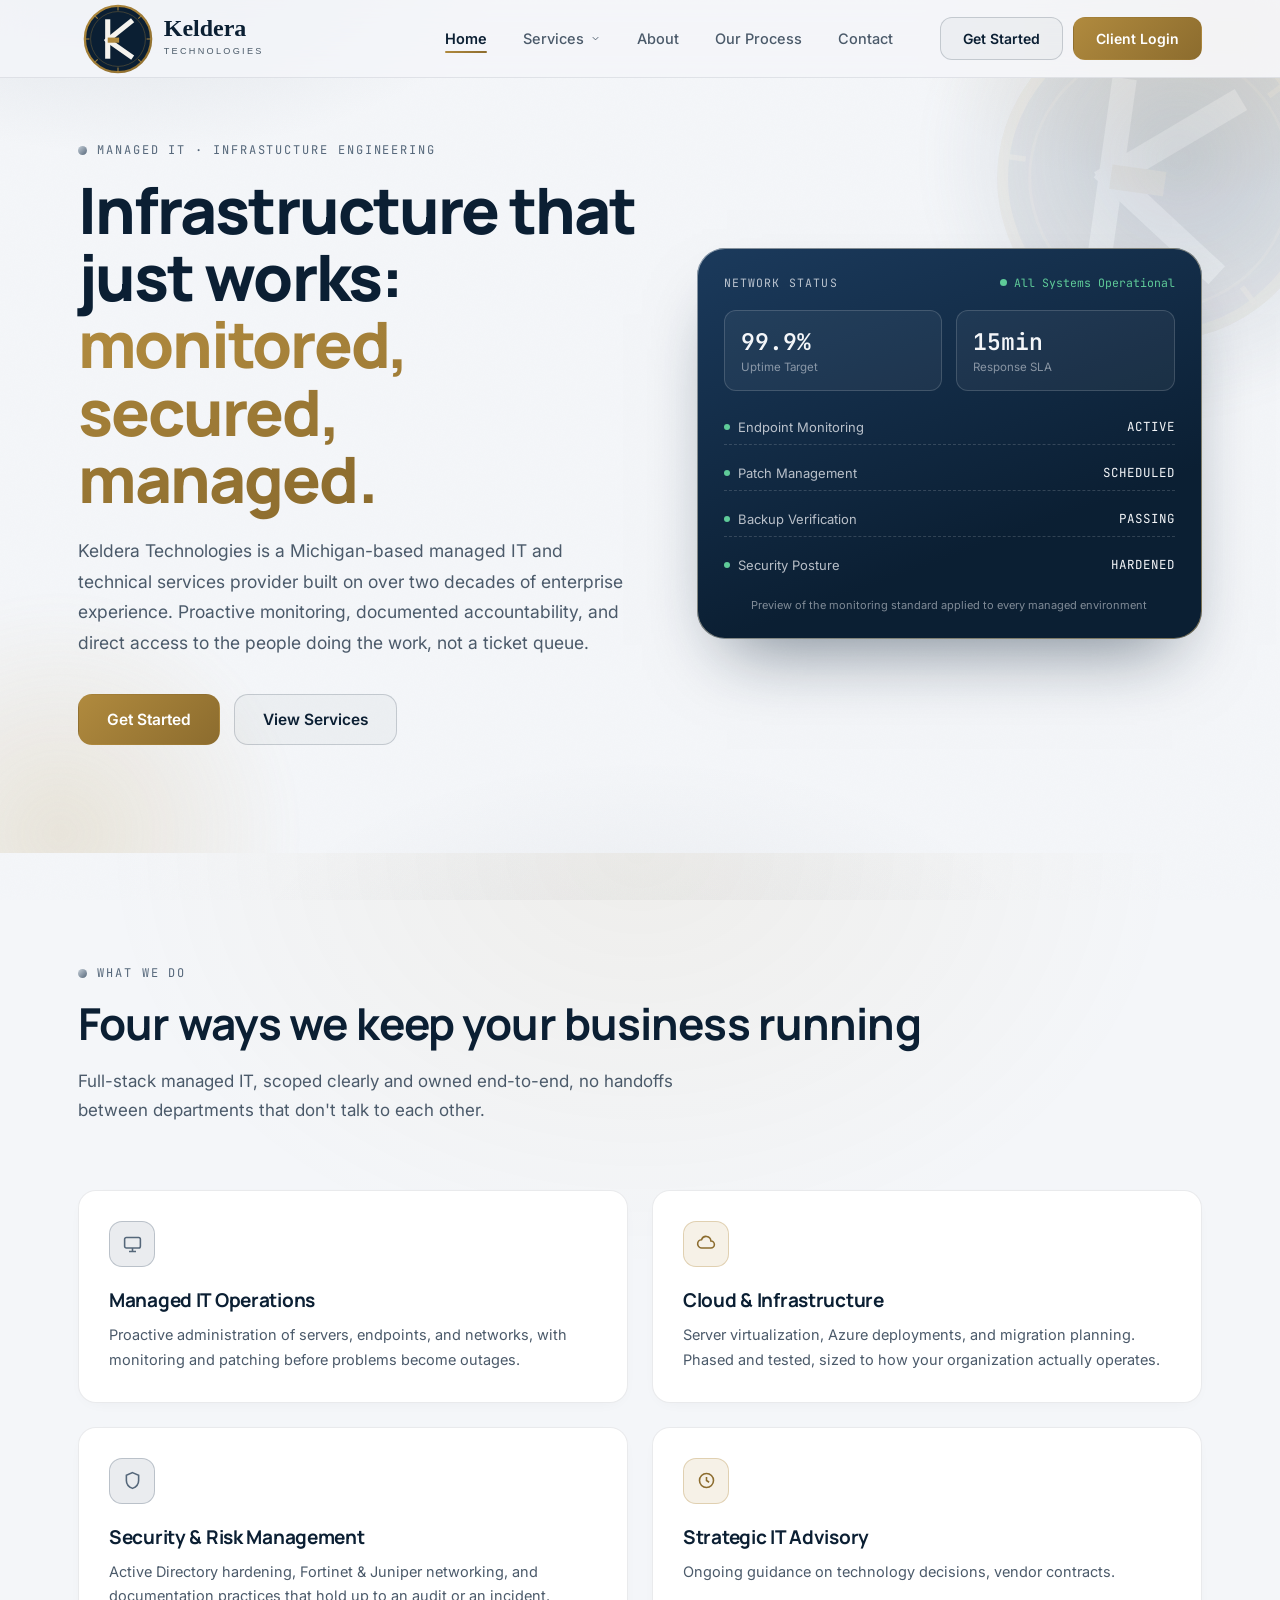
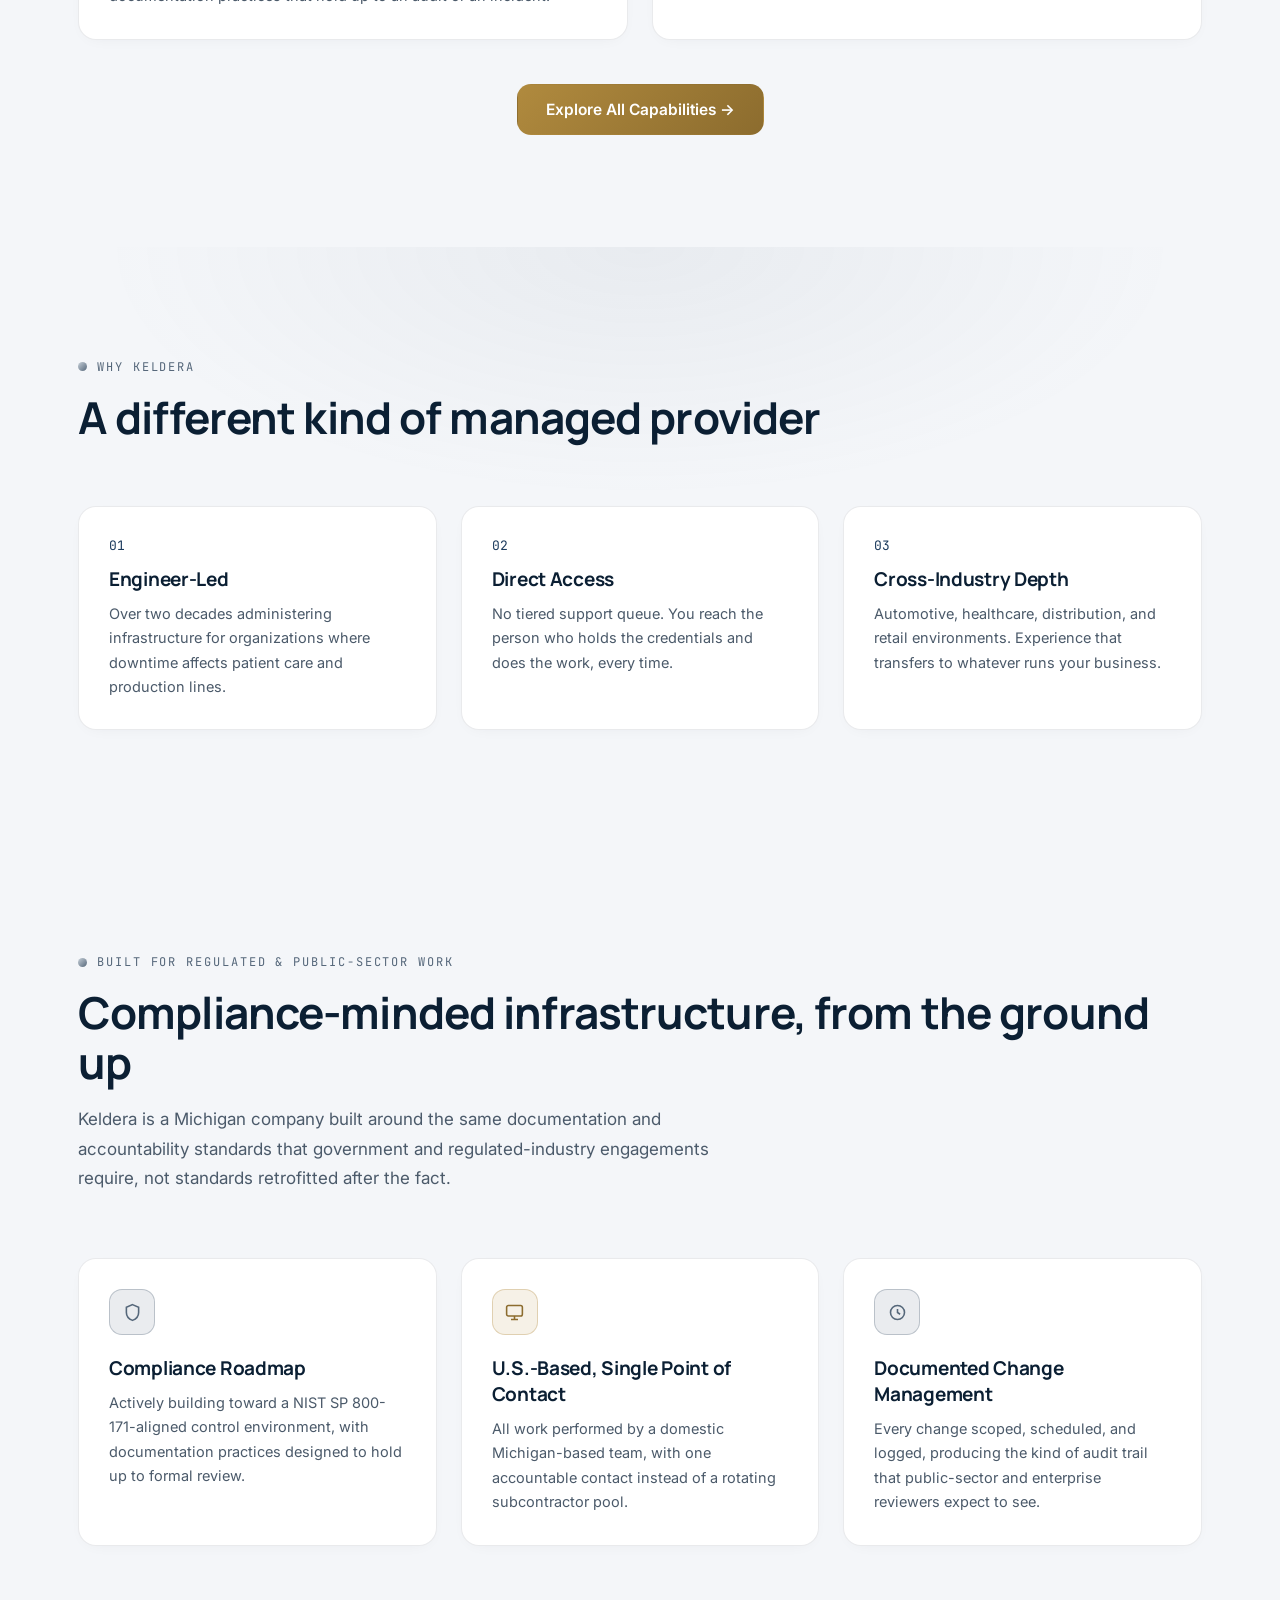
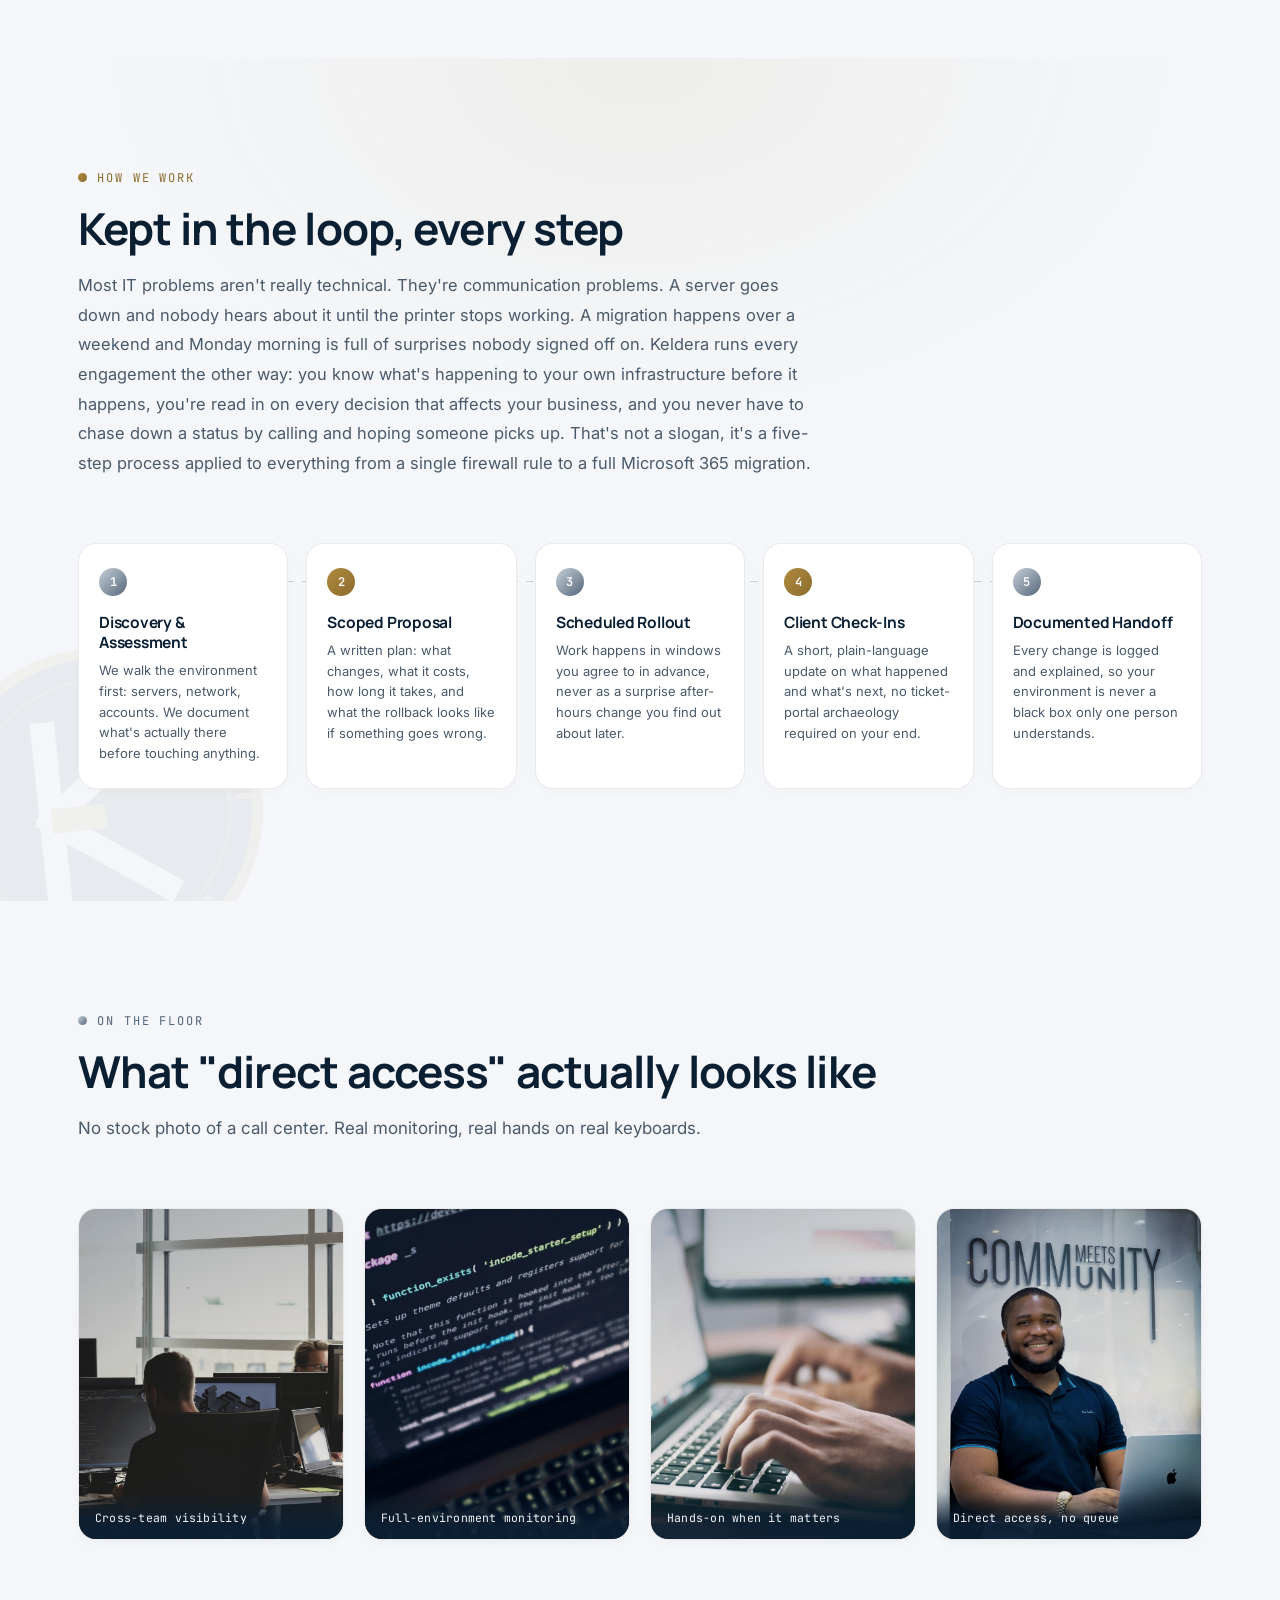
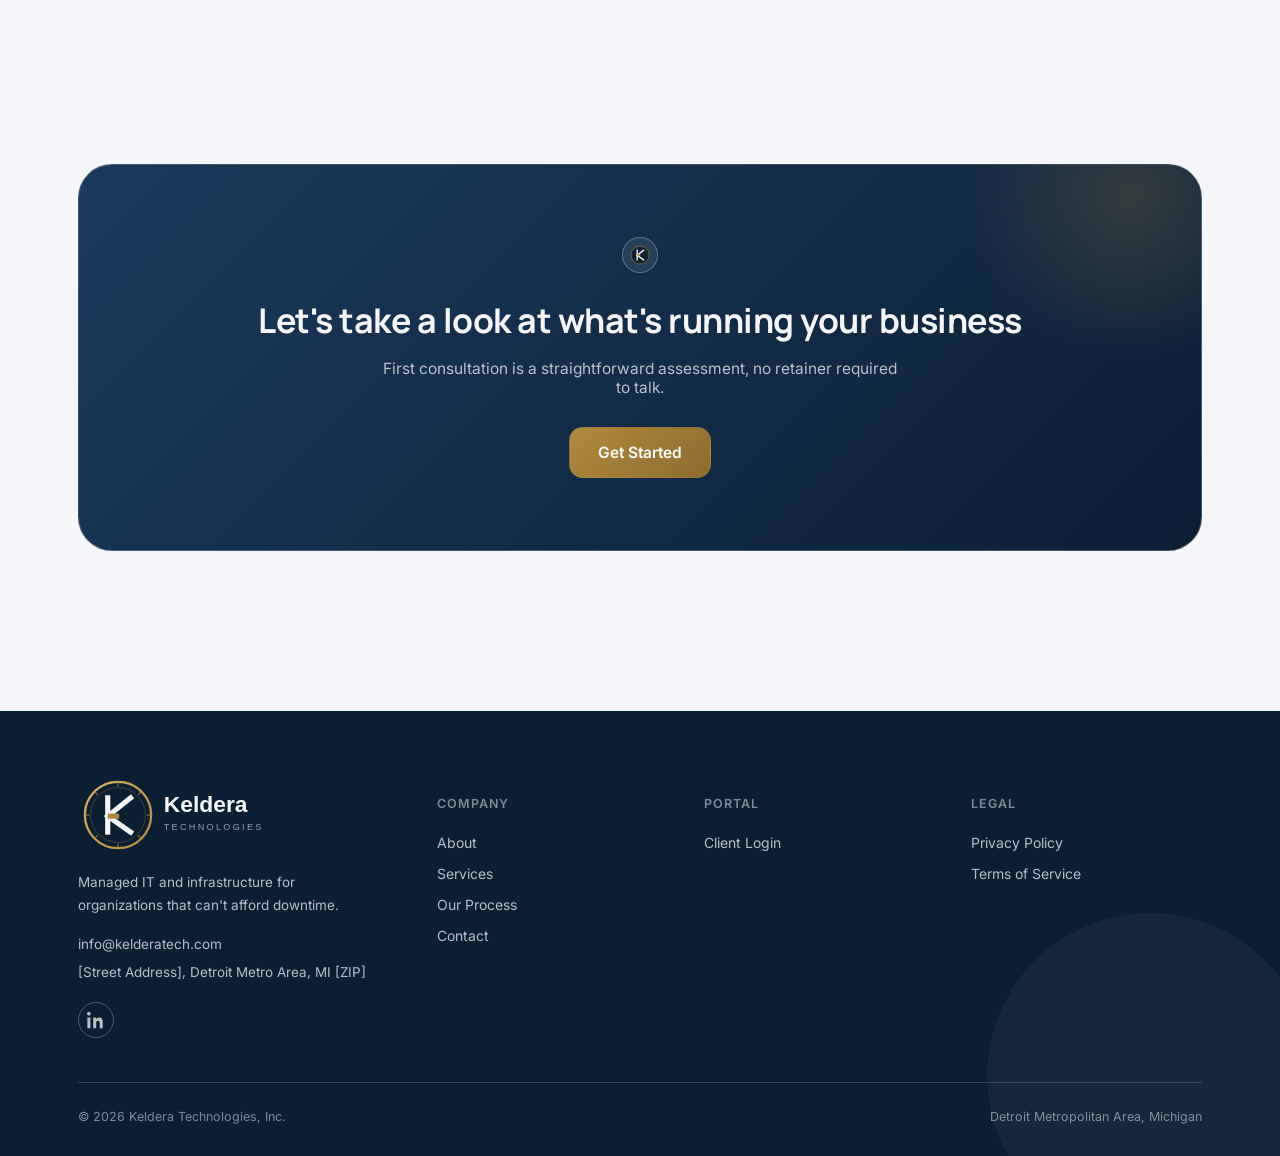
==== index.html @ a50a70fa "Update index.html" ====
<!DOCTYPE html>
<html lang="en">
<head>
<meta charset="UTF-8">
<meta name="viewport" content="width=device-width, initial-scale=1.0">

<!-- ============== Primary SEO ============== -->
<title>Keldera Technologies | Managed IT &amp; Government IT Services in Michigan</title>
<meta name="description" content="Keldera Technologies is a Michigan-based managed IT and infrastructure provider serving government, regulated-industry, and enterprise clients. Proactive monitoring, security, and compliance-minded IT support built on over two decades of experience.">
<meta name="robots" content="index, follow">
<meta name="theme-color" content="#0B1F33">
<link rel="canonical" href="https://www.kelderatech.com/">

<!-- ============== Open Graph (Facebook, LinkedIn, Slack, etc.) ============== -->
<meta property="og:type" content="website">
<meta property="og:url" content="https://www.kelderatech.com/">
<meta property="og:site_name" content="Keldera Technologies">
<meta property="og:title" content="Keldera Technologies | Managed IT &amp; Government IT Services in Michigan">
<meta property="og:description" content="Michigan-based managed IT and infrastructure provider serving government, regulated-industry, and enterprise clients, with proactive monitoring, security, and compliance-minded IT support.">
<meta property="og:image" content="https://www.kelderatech.com/assets/img/og-social-share.png">
<meta property="og:image:width" content="1200">
<meta property="og:image:height" content="630">
<meta property="og:image:alt" content="Keldera Technologies, Managed IT and Infrastructure for Regulated and Public-Sector Environments">
<meta property="og:locale" content="en_US">

<!-- ============== Twitter / X Card ============== -->
<meta name="twitter:card" content="summary_large_image">
<meta name="twitter:title" content="Keldera Technologies | Managed IT &amp; Government IT Services in Michigan">
<meta name="twitter:description" content="Michigan-based managed IT and infrastructure provider serving government, regulated-industry, and enterprise clients.">
<meta name="twitter:image" content="https://www.kelderatech.com/assets/img/og-social-share.png">
<meta name="twitter:image:alt" content="Keldera Technologies logo and tagline on a navy background">

<link rel="preconnect" href="https://fonts.googleapis.com">
<link rel="preconnect" href="https://fonts.gstatic.com" crossorigin>
<link href="https://fonts.googleapis.com/css2?family=Manrope:wght@500;600;700;800&family=Inter:wght@400;500;600;700&family=JetBrains+Mono:wght@400;500&display=swap" rel="stylesheet">
<link rel="icon" type="image/svg+xml" href="assets/img/favicon.svg">
<link rel="stylesheet" href="assets/style.css">

<!-- ============== Structured Data (Organization) ============== -->
<script type="application/ld+json">
{
  "@context": "https://schema.org",
  "@type": "Organization",
  "name": "Keldera Technologies, Inc.",
  "url": "https://www.kelderatech.com/",
  "logo": "https://www.kelderatech.com/assets/img/logo.svg",
  "image": "https://www.kelderatech.com/assets/img/og-social-share.png",
  "description": "Michigan-based managed IT and infrastructure provider serving government, regulated-industry, and enterprise clients.",
  "email": "info@kelderatech.com",
  "address": {
    "@type": "PostalAddress",
    "streetAddress": "[Street Address]",
    "addressLocality": "Detroit Metro Area",
    "addressRegion": "MI",
    "postalCode": "[ZIP]",
    "addressCountry": "US"
  },
  "sameAs": [
    "https://www.linkedin.com/company/keldera-technologies"
  ]
}
</script>
</head>
<body>

<header class="nav">
  <div class="nav-inner container">
    <a href="index.html" class="brand">
      <img src="assets/img/logo.svg" alt="Keldera Technologies" class="brand-logo">
    </a>
    <nav class="nav-links">
      <a href="index.html">Home</a>

      <div class="nav-item">
        <button class="dropdown-trigger" aria-haspopup="true" aria-expanded="false">
          Services
          <svg class="chev" viewBox="0 0 24 24" fill="none" stroke="currentColor" stroke-width="2"><path d="M6 9l6 6 6-6"/></svg>
        </button>
        <div class="dropdown-panel">
          <a href="services.html" class="dd-all">
            <div class="dd-icon"><svg viewBox="0 0 24 24" fill="none" stroke="currentColor" stroke-width="1.8"><rect x="3" y="4" width="18" height="12" rx="2"/><path d="M8 20h8M12 16v4"/></svg></div>
            <div><div class="dd-title">All Services</div><div class="dd-desc">The full overview of what we manage, end-to-end.</div></div>
          </a>
          <a href="services.html#virtualization">
            <div class="dd-icon"><svg viewBox="0 0 24 24" fill="none" stroke="currentColor" stroke-width="1.8"><rect x="2" y="3" width="20" height="14" rx="2"/><path d="M8 21h8M12 17v4"/></svg></div>
            <div><div class="dd-title">Server Virtualization</div><div class="dd-desc">VMware &amp; Hyper-V, consolidated and resilient.</div></div>
          </a>
          <a href="services.html#m365">
            <div class="dd-icon"><svg viewBox="0 0 24 24" fill="none" stroke="currentColor" stroke-width="1.8"><path d="M4 13a5 5 0 0 1 5-5c.3-2.3 2.3-4 4.7-4a5 5 0 0 1 5 5 4 4 0 0 1-1 7.9H6a4 4 0 0 1-2-1.9z"/></svg></div>
            <div><div class="dd-title">Microsoft 365 Migration</div><div class="dd-desc">Mailboxes, files, and Teams moved cleanly.</div></div>
          </a>
          <a href="services.html#active-directory">
            <div class="dd-icon"><svg viewBox="0 0 24 24" fill="none" stroke="currentColor" stroke-width="1.8"><circle cx="9" cy="7" r="3"/><path d="M2 20c0-3 3-5 7-5s7 2 7 5"/><circle cx="18" cy="8" r="2.4"/><path d="M15.5 20c.3-2 2-3.4 4-3.4"/></svg></div>
            <div><div class="dd-title">Active Directory &amp; Identity</div><div class="dd-desc">Accounts, policy, and access enforced consistently.</div></div>
          </a>
          <a href="services.html#azure">
            <div class="dd-icon"><svg viewBox="0 0 24 24" fill="none" stroke="currentColor" stroke-width="1.8"><path d="M13 3L4 15h6l-1 6 9-12h-6l1-6z"/></svg></div>
            <div><div class="dd-title">Azure Cloud</div><div class="dd-desc">Hybrid or cloud-native infrastructure that scales.</div></div>
          </a>
          <a href="services.html#networking">
            <div class="dd-icon"><svg viewBox="0 0 24 24" fill="none" stroke="currentColor" stroke-width="1.8"><circle cx="5" cy="6" r="2"/><circle cx="19" cy="6" r="2"/><circle cx="12" cy="18" r="2"/><path d="M5 8v4a2 2 0 0 0 2 2h3M19 8v4a2 2 0 0 1-2 2h-3M12 14v2"/></svg></div>
            <div><div class="dd-title">Networking &amp; Security</div><div class="dd-desc">Fortinet &amp; Juniper, segmented and monitored.</div></div>
          </a>
        </div>
      </div>

      <button class="mobile-sub-toggle">
        Services
        <svg class="chev" viewBox="0 0 24 24" fill="none" stroke="currentColor" stroke-width="2"><path d="M6 9l6 6 6-6"/></svg>
      </button>
      <div class="mobile-sub-panel">
        <a href="services.html">All Services</a>
        <a href="services.html#virtualization">Server Virtualization</a>
        <a href="services.html#m365">Microsoft 365 Migration</a>
        <a href="services.html#active-directory">Active Directory &amp; Identity</a>
        <a href="services.html#azure">Azure Cloud</a>
        <a href="services.html#networking">Networking &amp; Security</a>
      </div>

      <a href="about.html">About</a>
      <a href="index.html#process">Our Process</a>
      <a href="contact.html">Contact</a>
    </nav>
    <div class="nav-actions">
      <a href="contact.html" class="btn btn-ghost">Get Started</a>
      <a href="login.html" class="btn btn-grad">Client Login</a>
      <button class="nav-toggle" aria-label="Toggle menu" aria-expanded="false">
        <span class="bars"><span></span><span></span><span></span></span>
      </button>
    </div>
  </div>
</header>
<div class="nav-overlay"></div>

<main>
  <section class="hero wm-host">
    <img src="assets/img/favicon.svg" class="watermark wm-tr" alt="">
    <div class="container hero-grid">
      <div class="reveal in">
        <p class="eyebrow">Managed IT · Infrastucture Engineering</p>
        <h1 class="hero-title">Infrastructure that just works: <span class="grad-text">monitored, secured, managed.</span></h1>
        <p class="hero-sub">Keldera Technologies is a Michigan-based managed IT and technical services provider built on over two decades of enterprise experience. Proactive monitoring, documented accountability, and direct access to the people doing the work, not a ticket queue.</p>
        <div class="hero-ctas">
          <a href="contact.html" class="btn btn-grad btn-lg">Get Started</a>
          <a href="services.html" class="btn btn-ghost btn-lg">View Services</a>
        </div>
      </div>

      <div class="reveal in">
        <div class="status-card">
          <div class="status-head">
            <span class="status-title">Network Status</span>
            <span class="status-live"><span class="dot-live"></span>All Systems Operational</span>
          </div>
          <div class="status-grid">
            <div class="status-metric">
              <div class="num" data-count-to="99.9" data-decimals="1" data-suffix="%">0%</div>
              <div class="lbl">Uptime Target</div>
            </div>
            <div class="status-metric">
              <div class="num" data-count-to="15" data-suffix="min">0min</div>
              <div class="lbl">Response SLA</div>
            </div>
          </div>
          <div class="status-rows">
            <div class="status-row"><span class="name"><span class="mini-dot"></span>Endpoint Monitoring</span><span class="val">ACTIVE</span></div>
            <div class="status-row"><span class="name"><span class="mini-dot"></span>Patch Management</span><span class="val">SCHEDULED</span></div>
            <div class="status-row"><span class="name"><span class="mini-dot"></span>Backup Verification</span><span class="val">PASSING</span></div>
            <div class="status-row"><span class="name"><span class="mini-dot"></span>Security Posture</span><span class="val">HARDENED</span></div>
          </div>
          <p class="status-note">Preview of the monitoring standard applied to every managed environment</p>
        </div>
      </div>
    </div>
  </section>

  <section id="services" class="section-tint-azure">
    <div class="container">
      <div class="section-head reveal">
        <p class="eyebrow">What We Do</p>
        <h2 class="h-section">Four ways we keep your business running</h2>
        <p class="section-lead">Full-stack managed IT, scoped clearly and owned end-to-end, no handoffs between departments that don't talk to each other.</p>
      </div>
      <div class="grid-2">
        <div class="card reveal">
          <div class="card-icon"><svg viewBox="0 0 24 24" fill="none" stroke="currentColor" stroke-width="1.8"><rect x="3" y="4" width="18" height="12" rx="2"/><path d="M8 20h8M12 16v4"/></svg></div>
          <h3>Managed IT Operations</h3>
          <p>Proactive administration of servers, endpoints, and networks, with monitoring and patching before problems become outages.</p>
        </div>
        <div class="card reveal">
          <div class="card-icon"><svg viewBox="0 0 24 24" fill="none" stroke="currentColor" stroke-width="1.8"><path d="M17 16a4 4 0 0 0 0-8 5.5 5.5 0 0 0-10.7-1.5A4.5 4.5 0 0 0 7 16h10z"/></svg></div>
          <h3>Cloud & Infrastructure</h3>
          <p>Server virtualization, Azure deployments, and migration planning. Phased and tested, sized to how your organization actually operates.</p>
        </div>
        <div class="card reveal">
          <div class="card-icon"><svg viewBox="0 0 24 24" fill="none" stroke="currentColor" stroke-width="1.8"><path d="M12 3l7 3v6c0 4.5-3 7.5-7 9-4-1.5-7-4.5-7-9V6l7-3z"/></svg></div>
          <h3>Security & Risk Management</h3>
          <p>Active Directory hardening, Fortinet & Juniper networking, and documentation practices that hold up to an audit or an incident.</p>
        </div>
        <div class="card reveal">
          <div class="card-icon"><svg viewBox="0 0 24 24" fill="none" stroke="currentColor" stroke-width="1.8"><circle cx="12" cy="12" r="8"/><path d="M12 8v4l3 2"/></svg></div>
          <h3>Strategic IT Advisory</h3>
          <p>Ongoing guidance on technology decisions, vendor contracts.</p>
        </div>
      </div>
      <div class="reveal" style="text-align:center; margin-top:44px;">
        <a href="services.html" class="btn btn-azure btn-lg">Explore All Capabilities →</a>
      </div>
    </div>
  </section>

  <section class="section-tint-silver">
    <div class="container">
      <div class="section-head reveal">
        <p class="eyebrow">Why Keldera</p>
        <h2 class="h-section">A different kind of managed provider</h2>
      </div>
      <div class="grid-3">
        <div class="card reveal">
          <span class="num">01</span>
          <h3>Engineer-Led</h3>
          <p>Over two decades administering infrastructure for organizations where downtime affects patient care and production lines.</p>
        </div>
        <div class="card reveal">
          <span class="num">02</span>
          <h3>Direct Access</h3>
          <p>No tiered support queue. You reach the person who holds the credentials and does the work, every time.</p>
        </div>
        <div class="card reveal">
          <span class="num">03</span>
          <h3>Cross-Industry Depth</h3>
          <p>Automotive, healthcare, distribution, and retail environments. Experience that transfers to whatever runs your business.</p>
        </div>
      </div>
    </div>
  </section>

  <section>
    <div class="container">
      <div class="section-head reveal">
        <p class="eyebrow">Built for Regulated &amp; Public-Sector Work</p>
        <h2 class="h-section">Compliance-minded infrastructure, from the ground up</h2>
        <p class="section-lead">Keldera is a Michigan company built around the same documentation and accountability standards that government and regulated-industry engagements require, not standards retrofitted after the fact.</p>
      </div>
      <div class="grid-3">
        <div class="card reveal">
          <div class="card-icon"><svg viewBox="0 0 24 24" fill="none" stroke="currentColor" stroke-width="1.8"><path d="M12 3l7 3v6c0 4.5-3 7.5-7 9-4-1.5-7-4.5-7-9V6l7-3z"/></svg></div>
          <h3>Compliance Roadmap</h3>
          <p>Actively building toward a NIST SP 800-171-aligned control environment, with documentation practices designed to hold up to formal review.</p>
        </div>
        <div class="card reveal">
          <div class="card-icon"><svg viewBox="0 0 24 24" fill="none" stroke="currentColor" stroke-width="1.8"><rect x="3" y="4" width="18" height="12" rx="2"/><path d="M8 20h8M12 16v4"/></svg></div>
          <h3>U.S.-Based, Single Point of Contact</h3>
          <p>All work performed by a domestic Michigan-based team, with one accountable contact instead of a rotating subcontractor pool.</p>
        </div>
        <div class="card reveal">
          <div class="card-icon"><svg viewBox="0 0 24 24" fill="none" stroke="currentColor" stroke-width="1.8"><circle cx="12" cy="12" r="8"/><path d="M12 8v4l3 2"/></svg></div>
          <h3>Documented Change Management</h3>
          <p>Every change scoped, scheduled, and logged, producing the kind of audit trail that public-sector and enterprise reviewers expect to see.</p>
        </div>
      </div>
    </div>
  </section>

  <section id="process" class="section-tint-azure wm-host">
    <img src="assets/img/favicon.svg" class="watermark wm-bl" alt="">
    <div class="container">
      <div class="section-head reveal">
        <p class="eyebrow az">How We Work</p>
        <h2 class="h-section">Kept in the loop, every step</h2>
        <p class="process-intro">Most IT problems aren't really technical. They're communication problems. A server goes down and nobody hears about it until the printer stops working. A migration happens over a weekend and Monday morning is full of surprises nobody signed off on. Keldera runs every engagement the other way: you know what's happening to your own infrastructure before it happens, you're read in on every decision that affects your business, and you never have to chase down a status by calling and hoping someone picks up. That's not a slogan, it's a five-step process applied to everything from a single firewall rule to a full Microsoft 365 migration.</p>
      </div>

      <div class="process-grid reveal">
        <div class="process-connector"></div>
        <div class="process-step">
          <div class="process-num">1</div>
          <h4>Discovery &amp; Assessment</h4>
          <p>We walk the environment first: servers, network, accounts. We document what's actually there before touching anything.</p>
        </div>
        <div class="process-step">
          <div class="process-num">2</div>
          <h4>Scoped Proposal</h4>
          <p>A written plan: what changes, what it costs, how long it takes, and what the rollback looks like if something goes wrong.</p>
        </div>
        <div class="process-step">
          <div class="process-num">3</div>
          <h4>Scheduled Rollout</h4>
          <p>Work happens in windows you agree to in advance, never as a surprise after-hours change you find out about later.</p>
        </div>
        <div class="process-step">
          <div class="process-num">4</div>
          <h4>Client Check-Ins</h4>
          <p>A short, plain-language update on what happened and what's next, no ticket-portal archaeology required on your end.</p>
        </div>
        <div class="process-step">
          <div class="process-num">5</div>
          <h4>Documented Handoff</h4>
          <p>Every change is logged and explained, so your environment is never a black box only one person understands.</p>
        </div>
      </div>
    </div>
  </section>

  <section>
    <div class="container">
      <div class="section-head reveal">
        <p class="eyebrow">On The Floor</p>
        <h2 class="h-section">What "direct access" actually looks like</h2>
        <p class="section-lead">No stock photo of a call center. Real monitoring, real hands on real keyboards.</p>
      </div>
      <div class="photo-grid reveal">
        <div class="photo-card">
          <img src="assets/img/team-overhead.jpg" alt="Team working together across multiple screens in an open office">
          <span class="cap">Cross-team visibility</span>
        </div>
        <div class="photo-card">
          <img src="assets/img/desks-monitoring.jpg" alt="Engineers monitoring systems across several desks and laptops">
          <span class="cap">Full-environment monitoring</span>
        </div>
        <div class="photo-card">
          <img src="assets/img/hands-on-keyboard.jpg" alt="Close-up of hands typing on a laptop keyboard">
          <span class="cap">Hands-on when it matters</span>
        </div>
        <div class="photo-card">
          <img src="assets/img/direct-access.jpg" alt="Smiling IT professional working on a laptop">
          <span class="cap">Direct access, no queue</span>
        </div>
      </div>
    </div>
  </section>

  <section>
    <div class="container">
      <div class="cta-band reveal">
        <img src="assets/img/favicon.svg" class="seal-badge cta-seal" alt="">
        <h2>Let's take a look at what's running your business</h2>
        <p>First consultation is a straightforward assessment, no retainer required to talk.</p>
        <a href="contact.html" class="btn btn-grad btn-lg">Get Started</a>
      </div>
    </div>
  </section>
</main>

<footer>
  <img src="assets/img/favicon.svg" class="watermark wm-navy wm-br" alt="">
  <div class="container">
    <div class="footer-grid">
      <div class="footer-brand">
        <a href="index.html" class="brand">
          <img src="assets/img/logo-reversed.svg" alt="Keldera Technologies" class="brand-logo">
        </a>
        <p>Managed IT and infrastructure for organizations that can't afford downtime.</p>
        <div class="footer-contact">
          <a href="mailto:info@kelderatech.com">info@kelderatech.com</a>
          <span>[Street Address], Detroit Metro Area, MI [ZIP]</span>
        </div>
        <div class="social-row">
          <a href="https://www.linkedin.com/company/keldera-technologies" target="_blank" rel="noopener" aria-label="Keldera Technologies on LinkedIn" class="social-icon">
            <svg viewBox="0 0 24 24" fill="currentColor" width="18" height="18"><path d="M4.98 3.5C4.98 4.88 3.87 6 2.5 6S0 4.88 0 3.5 1.12 1 2.5 1s2.48 1.12 2.48 2.5zM.5 8.75h4V23h-4V8.75zM8.5 8.75h3.83v1.95h.05c.53-1 1.83-2.05 3.77-2.05 4.03 0 4.77 2.65 4.77 6.1V23h-4v-6.5c0-1.55-.03-3.55-2.17-3.55-2.17 0-2.5 1.7-2.5 3.44V23h-4V8.75z"/></svg>
          </a>
        </div>
      </div>
      <div class="footer-col">
        <h5>Company</h5>
        <a href="about.html">About</a>
        <a href="services.html">Services</a>
        <a href="index.html#process">Our Process</a>
        <a href="contact.html">Contact</a>
      </div>
      <div class="footer-col">
        <h5>Portal</h5>
        <a href="login.html">Client Login</a>
      </div>
      <div class="footer-col">
        <h5>Legal</h5>
        <a href="privacy.html">Privacy Policy</a>
        <a href="terms.html">Terms of Service</a>
      </div>
    </div>
    <div class="footer-bottom">
      <span>© 2026 Keldera Technologies, Inc.</span>
      <span>Detroit Metropolitan Area, Michigan</span>
    </div>
  </div>
</footer>

<nav class="tabbar">
  <div class="tabbar-inner container" style="padding:0 8px;">
    <a href="index.html" class="tab"><svg viewBox="0 0 24 24" fill="none" stroke-width="1.8"><path d="M3 11l9-8 9 8M5 10v10h14V10"/></svg>Home</a>
    <a href="services.html" class="tab"><svg viewBox="0 0 24 24" fill="none" stroke-width="1.8"><rect x="4" y="4" width="7" height="7"/><rect x="13" y="4" width="7" height="7"/><rect x="4" y="13" width="7" height="7"/><rect x="13" y="13" width="7" height="7"/></svg>Services</a>
    <a href="about.html" class="tab"><svg viewBox="0 0 24 24" fill="none" stroke-width="1.8"><circle cx="12" cy="8" r="4"/><path d="M4 20c0-4 4-6 8-6s8 2 8 6"/></svg>About</a>
    <a href="contact.html" class="tab"><svg viewBox="0 0 24 24" fill="none" stroke-width="1.8"><path d="M4 6h16v12H4z"/><path d="M4 7l8 6 8-6"/></svg>Contact</a>
    <a href="login.html" class="tab"><svg viewBox="0 0 24 24" fill="none" stroke-width="1.8"><rect x="5" y="10" width="14" height="10" rx="2"/><path d="M8 10V7a4 4 0 0 1 8 0v3"/></svg>Login</a>
  </div>
</nav>

<script src="assets/script.js"></script>
</body>
</html>
---- assets/style.css ----
/* ============================================================
   Keldera Technologies — shared stylesheet
   Navy / Silver / Azure — cool, bright, professional brand system
   ============================================================ */

:root{
  /* cool silver-white surfaces */
  --bg: #F4F6F9;
  --bg-raised: #EAEEF2;
  --surface: #FFFFFF;
  --surface-2: #EEF1F5;
  --border: rgba(13,30,51,0.09);
  --border-strong: rgba(13,30,51,0.18);

  /* ink */
  --text: #101826;
  --text-dim: #4B5A6A;
  --text-faint: #7C8896;

  /* navy anchor */
  --navy: #0B1F33;
  --navy-soft: #1B3A5C;
  --on-navy: #F4F6F9;
  --on-navy-dim: rgba(244,246,249,0.74);
  --on-navy-faint: rgba(244,246,249,0.5);
  --on-navy-border: rgba(244,246,249,0.16);
  --on-navy-border-strong: rgba(244,246,249,0.28);

  /* azure — primary bright accent */
  --azure: #B08A3E;
  --azure-deep: #8C6C2E;
  --azure-soft: rgba(176,138,62,0.12);

  /* silver — secondary metallic accent */
  --silver: #C7D0D9;
  --silver-deep: #55677A;
  --silver-soft: rgba(85,103,122,0.12);

  --gradient: linear-gradient(135deg, var(--azure), var(--azure-deep));
  --gradient-silver: linear-gradient(135deg, var(--silver), var(--silver-deep));
  --grad-2: var(--azure);

  --status-ok: #1F9D72;

  --font-display: "Manrope", "Inter", -apple-system, sans-serif;
  --font-body: "Inter", -apple-system, sans-serif;
  --font-mono: "JetBrains Mono", "SF Mono", monospace;

  --radius-sm: 12px;
  --radius-md: 18px;
  --radius-lg: 28px;
  --radius-xl: 34px;
  --nav-h: 78px;
  --tabbar-h: 64px;
}

*{box-sizing:border-box;}
html{scroll-behavior:smooth;}
body{
  margin:0;
  background:var(--bg);
  color:var(--text);
  font-family:var(--font-body);
  -webkit-font-smoothing:antialiased;
  padding-bottom:0;
  overflow-x:hidden;
}
img,svg{display:block; max-width:100%;}
a{color:inherit; text-decoration:none;}
h1,h2,h3,h4{font-family:var(--font-display); margin:0; letter-spacing:-0.015em;}
p{margin:0;}
ul{margin:0; padding:0; list-style:none;}
.container{max-width:1180px; margin:0 auto; padding:0 28px; position:relative;}

::selection{background:var(--azure); color:#fff;}

:focus-visible{
  outline:2px solid var(--azure);
  outline-offset:3px;
  border-radius:4px;
}

/* background — cool silver-blue aurora */
body::before{
  content:"";
  position:fixed; inset:0; z-index:-2;
  background:
    radial-gradient(48% 34% at 10% -4%, rgba(85,103,122,0.14), transparent 62%),
    radial-gradient(42% 30% at 96% 4%, rgba(176,138,62,0.13), transparent 60%),
    radial-gradient(50% 40% at 50% 110%, rgba(11,31,51,0.05), transparent 65%),
    var(--bg);
}
body::after{
  content:"";
  position:fixed; inset:0; z-index:-1; pointer-events:none;
  opacity:0.02;
  background-image:url("data:image/svg+xml,%3Csvg xmlns='http://www.w3.org/2000/svg' width='120' height='120'%3E%3Cfilter id='n'%3E%3CfeTurbulence type='fractalNoise' baseFrequency='0.9' numOctaves='2' stitchTiles='stitch'/%3E%3C/filter%3E%3Crect width='100%25' height='100%25' filter='url(%23n)'/%3E%3C/svg%3E");
}

/* ---------------- BRAND WATERMARK ---------------- */
.wm-host{position:relative; overflow:hidden;}
.watermark{
  position:absolute; width:380px; height:380px; opacity:0.05;
  pointer-events:none; z-index:0; display:block;
}
.watermark.wm-tr{top:-90px; right:-70px; transform:rotate(8deg);}
.watermark.wm-bl{bottom:-100px; left:-90px; transform:rotate(-6deg);}
.watermark.wm-br{bottom:-110px; right:-60px; transform:rotate(10deg);}
.watermark.wm-navy{filter:brightness(0) invert(1); opacity:0.04;}
.wm-host > .container{position:relative; z-index:1;}

.seal-badge{
  display:inline-flex; align-items:center; justify-content:center;
  width:36px; height:36px; border-radius:50%; flex-shrink:0;
  background:rgba(244,246,249,0.08); border:1px solid var(--on-navy-border-strong);
  padding:6px;
}
.seal-badge img{width:100%; height:100%;}
.seal-badge.on-light{background:var(--azure-soft); border-color:rgba(176,138,62,0.28);}

/* ---------------- NAV ---------------- */
.nav{
  position:sticky; top:0; z-index:200;
  height:var(--nav-h);
  display:flex; align-items:center;
  background:rgba(244,246,249,0.82);
  backdrop-filter:blur(16px) saturate(160%);
  border-bottom:1px solid var(--border);
}
.nav-inner{
  width:100%;
  display:flex; align-items:center; justify-content:space-between; gap:20px;
}
.brand{display:flex; align-items:center; gap:10px;}
.brand-logo{height:80px; width:auto; display:block;}

.nav-links{display:flex; align-items:center; gap:2px;}
.nav-links > a{
  font-size:14.5px; font-weight:500; color:var(--text-dim);
  padding:11px 17px; border-radius:10px; position:relative;
  transition:color .2s ease, background .2s ease;
}
.nav-links > a:hover{color:var(--navy); background:rgba(13,30,51,0.05);}
.nav-links > a.active{color:var(--navy); font-weight:600;}
.nav-links > a.active::after{
  content:""; position:absolute; left:17px; right:17px; bottom:5px; height:2.5px;
  background:var(--gradient); border-radius:2px;
}

/* services mega-dropdown */
.nav-item{position:relative;}
.dropdown-trigger{
  display:flex; align-items:center; gap:6px;
  font-size:14.5px; font-weight:500; color:var(--text-dim);
  padding:11px 17px; border-radius:10px; position:relative;
  background:none; border:none; cursor:pointer; font-family:var(--font-body);
  transition:color .2s ease, background .2s ease;
}
.dropdown-trigger:hover, .dropdown-trigger.active{color:var(--navy); background:rgba(13,30,51,0.05);}
.dropdown-trigger .chev{width:11px; height:11px; stroke:currentColor; transition:transform .22s ease;}
.dropdown-trigger.active .chev{transform:rotate(180deg);}
.dropdown-trigger.current{color:var(--navy); font-weight:600;}
.dropdown-trigger.current::after{
  content:""; position:absolute; left:17px; right:17px; bottom:5px; height:2.5px;
  background:var(--gradient); border-radius:2px;
}

.dropdown-panel{
  position:absolute; top:calc(100% + 10px); left:50%; transform:translate(-50%,8px);
  width:520px; max-width:80vw;
  background:var(--surface); border:1px solid var(--border); border-radius:var(--radius-md);
  box-shadow:0 30px 60px -24px rgba(11,31,51,0.28);
  padding:12px; display:grid; grid-template-columns:1fr 1fr; gap:4px;
  opacity:0; pointer-events:none; visibility:hidden;
  transition:opacity .2s ease, transform .2s ease, visibility 0s linear .2s;
  z-index:250;
}
.dropdown-panel.wide-open, .nav-item:hover .dropdown-panel{
  opacity:1; pointer-events:auto; visibility:visible; transform:translate(-50%,0);
  transition:opacity .2s ease, transform .2s ease;
}
.dropdown-panel a{
  display:flex; align-items:flex-start; gap:12px;
  padding:12px; border-radius:10px; color:var(--text);
  transition:background .18s ease;
}
.dropdown-panel a:hover{background:var(--surface-2);}
.dropdown-panel a.dd-all{grid-column:1 / -1; border-bottom:1px solid var(--border); border-radius:10px 10px 0 0; margin-bottom:6px; padding-bottom:14px;}
.dropdown-panel .dd-icon{
  width:34px; height:34px; border-radius:9px; flex-shrink:0;
  display:flex; align-items:center; justify-content:center;
  background:var(--azure-soft);
}
.dropdown-panel .dd-icon svg{width:17px; height:17px; stroke:var(--azure-deep);}
.dropdown-panel a:nth-child(3) .dd-icon, .dropdown-panel a:nth-child(5) .dd-icon{background:var(--silver-soft);}
.dropdown-panel a:nth-child(3) .dd-icon svg, .dropdown-panel a:nth-child(5) .dd-icon svg{stroke:var(--silver-deep);}
.dropdown-panel .dd-title{font-size:13.5px; font-weight:600; color:var(--navy); margin-bottom:2px;}
.dropdown-panel .dd-desc{font-size:12px; color:var(--text-faint); line-height:1.4;}

.nav-actions{display:flex; align-items:center; gap:10px;}

.btn{
  display:inline-flex; align-items:center; justify-content:center; gap:8px;
  font-family:var(--font-body); font-weight:600; font-size:14px;
  padding:12px 22px; border-radius:12px; cursor:pointer; border:1px solid transparent;
  transition:transform .18s cubic-bezier(.34,1.56,.64,1), box-shadow .2s ease, background .2s ease, border-color .2s ease;
  white-space:nowrap;
}
.btn:hover{transform:translateY(-2px);}
.btn:active{transform:translateY(0px);}
.btn-grad{
  background:var(--gradient); color:#fff;
}
.btn-grad:hover{box-shadow:0 14px 28px -12px rgba(140,108,46,0.45);}
.btn-ghost{
  background:rgba(13,30,51,0.03); color:var(--navy); border-color:var(--border-strong);
}
.btn-ghost:hover{background:rgba(13,30,51,0.07); border-color:var(--azure);}
.btn-azure{background:var(--gradient); color:#fff;}
.btn-azure:hover{box-shadow:0 14px 28px -12px rgba(140,108,46,0.45);}
.btn-silver{background:var(--gradient-silver); color:#fff;}
.btn-silver:hover{box-shadow:0 14px 28px -12px rgba(85,103,122,0.4);}
.btn-block{width:100%;}
.btn-lg{padding:15px 28px; font-size:15.5px; border-radius:14px;}

.nav-toggle{
  display:none; width:46px; height:46px; border-radius:12px;
  background:var(--surface); border:1px solid var(--border-strong);
  color:var(--navy); align-items:center; justify-content:center; cursor:pointer;
  position:relative; flex-shrink:0;
}
.nav-toggle:hover{border-color:var(--azure);}
.nav-toggle .bars{width:19px; height:14px; position:relative;}
.nav-toggle .bars span{
  position:absolute; left:0; right:0; height:2px; border-radius:2px;
  background:currentColor; transition:transform .28s ease, opacity .2s ease, top .28s ease;
}
.nav-toggle .bars span:nth-child(1){top:0;}
.nav-toggle .bars span:nth-child(2){top:6px;}
.nav-toggle .bars span:nth-child(3){top:12px;}
.nav-toggle.active .bars span:nth-child(1){top:6px; transform:rotate(45deg);}
.nav-toggle.active .bars span:nth-child(2){opacity:0;}
.nav-toggle.active .bars span:nth-child(3){top:6px; transform:rotate(-45deg);}

.nav-overlay{
  display:none; position:fixed; inset:0; z-index:140;
  background:rgba(11,31,51,0.32); backdrop-filter:blur(2px);
  opacity:0; transition:opacity .25s ease;
}
.nav-overlay.open{display:block; opacity:1;}

/* mobile services accordion (hidden on desktop) */
.mobile-sub{display:none;}
.mobile-sub-toggle{
  display:none; width:100%; align-items:center; justify-content:space-between;
  font-size:16px; font-weight:500; color:var(--text-dim);
  padding:15px 14px; border-radius:10px; background:none; border:none;
  border-bottom:1px solid var(--border); font-family:var(--font-body); cursor:pointer;
}
.mobile-sub-toggle .chev{width:13px; height:13px; stroke:currentColor; transition:transform .22s ease;}
.mobile-sub-toggle.open .chev{transform:rotate(180deg);}
.mobile-sub-panel{
  display:none; max-height:0; overflow:hidden;
  transition:max-height .3s ease;
  padding-left:10px; border-bottom:1px solid var(--border);
}
.mobile-sub-panel a{
  display:block; padding:12px 14px; font-size:14.5px; color:var(--text-dim); border-radius:8px;
}

/* ---------------- MOBILE APP TAB BAR ---------------- */
.tabbar{
  display:none;
  position:fixed; bottom:0; left:0; right:0; z-index:200;
  height:var(--tabbar-h);
  background:rgba(255,255,255,0.94);
  backdrop-filter:blur(16px) saturate(140%);
  border-top:1px solid var(--border);
  padding-bottom:env(safe-area-inset-bottom);
  box-shadow:0 -8px 24px -16px rgba(11,31,51,0.18);
}
.tabbar-inner{
  height:100%; display:grid; grid-template-columns:repeat(5,1fr);
}
.tab{
  display:flex; flex-direction:column; align-items:center; justify-content:center; gap:4px;
  color:var(--text-faint); font-size:10.5px; font-weight:500;
}
.tab svg{width:20px; height:20px; stroke:currentColor;}
.tab.active{color:var(--azure);}
.tab.active svg{stroke:var(--azure);}

/* ---------------- SECTIONS ---------------- */
main{display:block;}
section{padding:112px 0;}
.section-tight{padding:76px 0;}
.section-tint-silver{background:radial-gradient(60% 60% at 50% 0%, rgba(85,103,122,0.07), transparent 70%);}
.section-tint-azure{background:radial-gradient(60% 60% at 50% 0%, rgba(176,138,62,0.07), transparent 70%);}
.eyebrow{
  font-family:var(--font-mono); font-size:12px; letter-spacing:0.16em; text-transform:uppercase;
  color:var(--silver-deep); margin:0 0 18px; display:flex; align-items:center; gap:10px;
}
.eyebrow.az{color:var(--azure-deep);}
.eyebrow::before{content:""; width:9px; height:9px; border-radius:50%; background:var(--gradient-silver); display:inline-block;}
.eyebrow.az::before{background:var(--gradient);}
h2.h-section{
  font-size:clamp(28px, 3.8vw, 44px); font-weight:700; line-height:1.12; letter-spacing:-0.02em;
  color:var(--navy);
  margin:0 0 18px;
}
.section-lead{font-size:17px; line-height:1.75; color:var(--text-dim); max-width:58ch; margin:0;}
.section-head{margin-bottom:64px;}

.reveal{opacity:0; transform:translateY(22px); transition:opacity .7s ease, transform .7s ease;}
.reveal.in{opacity:1; transform:translateY(0);}

/* ---------------- HERO ---------------- */
.hero{padding:64px 0 108px; position:relative; overflow:hidden;}
.hero::before{
  content:""; position:absolute; top:-180px; right:-160px; width:520px; height:520px; border-radius:50%;
  background:radial-gradient(circle, rgba(85,103,122,0.22), transparent 70%);
  filter:blur(10px); pointer-events:none; z-index:-1;
}
.hero::after{
  content:""; position:absolute; bottom:-220px; left:-180px; width:480px; height:480px; border-radius:50%;
  background:radial-gradient(circle, rgba(176,138,62,0.16), transparent 70%);
  filter:blur(10px); pointer-events:none; z-index:-1;
}
.hero-grid{display:grid; grid-template-columns:1.05fr 0.95fr; gap:60px; align-items:center;}
h1.hero-title{
  font-size:clamp(36px, 5.6vw, 64px); font-weight:800; line-height:1.05; letter-spacing:-0.03em;
  color:var(--navy);
  margin:0 0 24px;
}
.hero-title .grad-text{
  background:var(--gradient); -webkit-background-clip:text; background-clip:text; color:transparent;
}
.hero-sub{font-size:17.5px; line-height:1.75; color:var(--text-dim); max-width:52ch; margin:0 0 36px;}
.hero-ctas{display:flex; gap:14px; flex-wrap:wrap;}

/* status / monitoring widget — signature element, kept dark to echo the seal */
.status-card{
  position:relative;
  background:linear-gradient(160deg, var(--navy-soft), var(--navy) 70%);
  border:1px solid rgba(199,208,217,0.3);
  border-radius:var(--radius-lg);
  padding:26px;
  box-shadow:0 36px 70px -30px rgba(11,31,51,0.55);
}
.status-card::before{
  content:"";
  position:absolute; inset:-1px; border-radius:var(--radius-lg); padding:1px;
  background:linear-gradient(135deg, var(--silver), var(--azure));
  -webkit-mask:linear-gradient(#000 0 0) content-box, linear-gradient(#000 0 0);
  -webkit-mask-composite:xor; mask-composite:exclude;
  opacity:0.5; pointer-events:none;
}
.status-head{display:flex; align-items:center; justify-content:space-between; margin-bottom:20px;}
.status-title{font-family:var(--font-mono); font-size:11.5px; letter-spacing:0.1em; text-transform:uppercase; color:var(--on-navy-dim);}
.status-live{display:flex; align-items:center; gap:7px; font-family:var(--font-mono); font-size:11.5px; color:#5FCB99;}
.dot-live{width:7px; height:7px; border-radius:50%; background:#5FCB99; box-shadow:0 0 0 0 rgba(95,203,153,0.6); animation:pulse 2s infinite;}
@keyframes pulse{
  0%{box-shadow:0 0 0 0 rgba(95,203,153,0.55);}
  70%{box-shadow:0 0 0 10px rgba(95,203,153,0);}
  100%{box-shadow:0 0 0 0 rgba(95,203,153,0);}
}
.status-grid{display:grid; grid-template-columns:1fr 1fr; gap:14px; margin-bottom:18px;}
.status-metric{
  background:rgba(244,246,249,0.05); border:1px solid var(--on-navy-border);
  border-radius:var(--radius-sm); padding:16px;
}
.status-metric .num{font-family:var(--font-mono); font-size:23px; font-weight:600; color:var(--on-navy);}
.status-metric .lbl{font-size:11.5px; color:var(--on-navy-faint); margin-top:3px;}
.status-rows{display:flex; flex-direction:column; gap:10px;}
.status-row{
  display:flex; align-items:center; justify-content:space-between;
  font-size:13px; padding:9px 0; border-bottom:1px dashed var(--on-navy-border);
}
.status-row:last-child{border-bottom:none;}
.status-row .name{color:var(--on-navy-dim); display:flex; align-items:center; gap:8px;}
.status-row .name .mini-dot{width:6px; height:6px; border-radius:50%; background:#5FCB99;}
.status-row .val{font-family:var(--font-mono); color:var(--on-navy); font-size:12.5px;}
.status-note{font-size:11px; color:var(--on-navy-faint); margin-top:16px; text-align:center;}

/* about "Quick Facts" card reuses status-rows on a light card — override back to ink */
.card .status-rows .status-row{border-bottom:1px dashed var(--border);}
.card .status-rows .name{color:var(--text-dim);}
.card .status-rows .name .mini-dot{background:var(--azure-deep);}
.card .status-rows .val{color:var(--text);}

/* compact spec widget — used in tech-block sections, smaller sibling of status-card */
.spec-card{
  position:relative;
  background:linear-gradient(160deg, var(--navy-soft), var(--navy) 75%);
  border:1px solid rgba(199,208,217,0.28);
  border-radius:var(--radius-md);
  padding:24px;
  box-shadow:0 24px 50px -26px rgba(11,31,51,0.5);
}
.spec-card .spec-label{
  font-family:var(--font-mono); font-size:11px; letter-spacing:0.12em; text-transform:uppercase;
  color:var(--on-navy-faint); margin-bottom:14px; display:flex; align-items:center; gap:8px;
}
.spec-card .spec-label::before{content:""; width:7px; height:7px; border-radius:50%; background:var(--azure);}

/* quick facts strip */
.facts{
  display:grid; grid-template-columns:repeat(4,1fr); gap:1px;
  background:var(--border); border:1px solid var(--border); border-radius:var(--radius-md); overflow:hidden;
}
.fact{background:var(--surface); padding:26px 20px; text-align:center;}
.fact .num{font-family:var(--font-mono); font-size:26px; font-weight:700; background:var(--gradient); -webkit-background-clip:text; background-clip:text; color:transparent;}
.fact .lbl{font-size:12.5px; color:var(--text-dim); margin-top:7px;}

/* ---------------- CARDS ---------------- */
.grid-2{display:grid; grid-template-columns:repeat(2,1fr); gap:24px;}
.grid-3{display:grid; grid-template-columns:repeat(3,1fr); gap:24px;}
.card{
  background:var(--surface); border:1px solid var(--border); border-radius:var(--radius-md);
  padding:30px; box-shadow:0 4px 18px -10px rgba(11,31,51,0.09);
  transition:transform .3s cubic-bezier(.22,1,.36,1), border-color .25s ease, box-shadow .3s ease;
}
.card:hover{transform:translateY(-6px); border-color:var(--border-strong); box-shadow:0 22px 40px -18px rgba(11,31,51,0.18);}
.card-icon{
  width:46px; height:46px; border-radius:13px; margin-bottom:20px;
  background:var(--silver-soft); border:1px solid rgba(85,103,122,0.32);
  display:flex; align-items:center; justify-content:center;
}
.card-icon svg{width:21px; height:21px; stroke:var(--silver-deep);}
.grid-2 .card:nth-child(even) .card-icon, .grid-3 .card:nth-child(3n+2) .card-icon{
  background:var(--azure-soft); border-color:rgba(176,138,62,0.32);
}
.grid-2 .card:nth-child(even) .card-icon svg, .grid-3 .card:nth-child(3n+2) .card-icon svg{stroke:var(--azure-deep);}
.card h3{font-size:19px; font-weight:700; color:var(--navy); margin-bottom:10px;}
.card p{font-size:14.5px; line-height:1.68; color:var(--text-dim);}
.card .num{font-family:var(--font-mono); font-size:13px; color:var(--navy-soft); margin-bottom:12px; display:block;}

/* ---------------- TECH CAPABILITY BLOCKS ---------------- */
.tech-block{display:grid; grid-template-columns:1.1fr 0.9fr; gap:56px; align-items:center;}
.tech-block.rev{grid-template-columns:0.9fr 1.1fr;}
.tech-block.rev .tech-visual{order:-1;}
.tech-block + .tech-block{margin-top:96px;}
.tech-icon{
  width:52px; height:52px; border-radius:14px; margin-bottom:20px;
  background:var(--azure-soft); border:1px solid rgba(176,138,62,0.32);
  display:flex; align-items:center; justify-content:center;
}
.tech-icon svg{width:24px; height:24px; stroke:var(--azure-deep);}
.tech-block:nth-child(even) .tech-icon, .tech-block.silver-accent .tech-icon{
  background:var(--silver-soft); border-color:rgba(85,103,122,0.32);
}
.tech-block:nth-child(even) .tech-icon svg, .tech-block.silver-accent .tech-icon svg{stroke:var(--silver-deep);}
.tech-block h3{font-size:clamp(22px,2.6vw,28px); font-weight:700; color:var(--navy); margin-bottom:14px;}
.tech-block > div > p.tech-desc{font-size:15.5px; line-height:1.75; color:var(--text-dim); margin-bottom:22px; max-width:52ch;}
.tech-list{display:flex; flex-direction:column; gap:12px;}
.tech-list li{
  display:flex; align-items:flex-start; gap:11px; font-size:14.5px; line-height:1.6; color:var(--text-dim);
}
.tech-list li::before{
  content:""; flex-shrink:0; width:7px; height:7px; border-radius:50%; margin-top:8px;
  background:var(--gradient);
}

/* ---------------- OUR PROCESS ---------------- */
.process-intro{max-width:74ch; font-size:16.5px; line-height:1.8; color:var(--text-dim); margin-bottom:56px;}
.process-grid{display:grid; grid-template-columns:repeat(5,1fr); gap:18px; position:relative;}
.process-step{
  background:var(--surface); border:1px solid var(--border); border-radius:var(--radius-md);
  padding:24px 20px; position:relative;
  box-shadow:0 4px 18px -10px rgba(11,31,51,0.08);
  transition:transform .3s ease, box-shadow .3s ease;
}
.process-step:hover{transform:translateY(-5px); box-shadow:0 20px 36px -16px rgba(11,31,51,0.16);}
.process-num{
  font-family:var(--font-mono); font-size:12px; font-weight:600; color:#fff;
  width:28px; height:28px; border-radius:50%; background:var(--gradient);
  display:flex; align-items:center; justify-content:center; margin-bottom:16px;
}
.process-step:nth-child(even) .process-num{background:var(--gradient-silver);}
.process-step h4{font-size:15.5px; font-weight:700; color:var(--navy); margin-bottom:8px; line-height:1.3;}
.process-step p{font-size:13px; line-height:1.6; color:var(--text-dim);}
.process-connector{
  position:absolute; top:38px; left:0; right:0; height:1px;
  background:repeating-linear-gradient(90deg, var(--border-strong) 0 8px, transparent 8px 16px);
  z-index:-1;
}

/* ---------------- TESTIMONIAL ---------------- */
.testimonial{
  background:var(--surface); border:1px solid var(--border); border-radius:var(--radius-lg);
  padding:40px; box-shadow:0 4px 18px -10px rgba(11,31,51,0.09); position:relative;
}
.testimonial::before{
  content:"“"; position:absolute; top:16px; left:30px; font-family:var(--font-display);
  font-size:72px; color:rgba(13,30,51,0.12); line-height:1;
}
.testimonial blockquote{
  margin:0 0 22px; padding-top:20px; font-family:var(--font-display); font-size:20px; font-weight:600;
  line-height:1.5; color:var(--navy); font-style:normal;
}
.testimonial .who{display:flex; align-items:center; gap:12px;}
.testimonial .who-mark{
  width:42px; height:42px; border-radius:50%; background:var(--gradient);
  display:flex; align-items:center; justify-content:center;
  font-family:var(--font-display); font-weight:700; color:#fff; font-size:15px; flex-shrink:0;
}
.testimonial .who-name{font-size:14.5px; font-weight:600; color:var(--navy);}
.testimonial .who-role{font-size:12.5px; color:var(--text-faint);}

/* ---------------- TIMELINE (about) ---------------- */
.timeline{position:relative; padding-left:28px; border-left:1px solid var(--border);}
.t-item{position:relative; padding-bottom:36px;}
.t-item:last-child{padding-bottom:0;}
.t-item::before{
  content:""; position:absolute; left:-33px; top:3px; width:11px; height:11px; border-radius:50%;
  background:var(--bg); border:2px solid var(--silver-deep);
}
.t-date{font-family:var(--font-mono); font-size:12px; color:var(--navy-soft); margin-bottom:6px;}
.t-item h4{font-size:17px; font-weight:700; color:var(--navy); margin-bottom:3px;}
.t-org{font-size:13px; color:var(--text-faint); margin-bottom:8px;}
.t-item p{font-size:14px; line-height:1.6; color:var(--text-dim); max-width:60ch;}

/* pills */
.pill-grid{display:flex; flex-wrap:wrap; gap:10px;}
.pill{
  font-family:var(--font-mono); font-size:12.5px; padding:9px 15px; border-radius:22px;
  background:var(--surface); border:1px solid var(--border); color:var(--text-dim);
  transition:border-color .2s ease, color .2s ease;
}
.pill:hover{border-color:var(--azure); color:var(--navy);}

/* ---------------- PHOTO GALLERY (branded duotone treatment) ---------------- */
.photo-grid{display:grid; grid-template-columns:repeat(4,1fr); gap:20px;}
.photo-grid.cols-2{grid-template-columns:repeat(2,1fr);}
.photo-card{
  position:relative; border-radius:var(--radius-md); overflow:hidden;
  border:1px solid var(--border); aspect-ratio:4/5; background:var(--surface);
  box-shadow:0 4px 18px -10px rgba(11,31,51,0.12);
  transition:transform .3s ease, box-shadow .3s ease;
}
.photo-card:hover{transform:translateY(-4px); box-shadow:0 20px 36px -16px rgba(11,31,51,0.22);}
.photo-grid.cols-2 .photo-card{aspect-ratio:5/4;}
.photo-card img{width:100%; height:100%; object-fit:cover; display:block; transition:transform .5s ease, filter .4s ease; filter:grayscale(20%) saturate(92%) contrast(1.03);}
.photo-card:hover img{transform:scale(1.06); filter:grayscale(0%) saturate(100%) contrast(1.03);}
.photo-card::after{
  content:""; position:absolute; inset:0; z-index:1; pointer-events:none;
  background:linear-gradient(160deg, rgba(11,31,51,0.30), rgba(176,138,62,0.12) 60%, transparent 100%);
  mix-blend-mode:multiply; transition:opacity .4s ease;
}
.photo-card:hover::after{opacity:0.55;}
.photo-card .cap{
  position:absolute; left:0; right:0; bottom:0; padding:18px 16px 14px; z-index:2;
  font-family:var(--font-mono); font-size:11.5px; letter-spacing:0.02em; color:var(--on-navy);
  background:linear-gradient(180deg, transparent, rgba(11,31,51,0.92) 70%);
}
.photo-banner{
  border-radius:var(--radius-lg); overflow:hidden; border:1px solid var(--border);
  margin-bottom:8px; position:relative;
  box-shadow:0 4px 18px -10px rgba(11,31,51,0.12);
}
.photo-banner img{width:100%; height:320px; object-fit:cover; display:block; filter:grayscale(15%) saturate(94%) contrast(1.03);}
.photo-banner::after{
  content:""; position:absolute; inset:0; z-index:1; pointer-events:none;
  background:linear-gradient(160deg, rgba(11,31,51,0.32), rgba(176,138,62,0.1) 55%, transparent 100%);
  mix-blend-mode:multiply;
}
.photo-banner .cap{
  position:absolute; left:0; right:0; bottom:0; padding:22px 28px; z-index:2;
  font-family:var(--font-mono); font-size:12px; letter-spacing:0.04em; color:var(--on-navy);
  background:linear-gradient(180deg, transparent, rgba(11,31,51,0.85));
}

/* ---------------- CTA BAND (navy, echoes the seal) ---------------- */
.cta-band{
  border-radius:var(--radius-xl); padding:72px 44px; text-align:center; position:relative; overflow:hidden;
  background:linear-gradient(135deg, var(--navy-soft), var(--navy));
  border:1px solid rgba(199,208,217,0.25);
}
.cta-band::before{
  content:""; position:absolute; top:-140px; right:-100px; width:340px; height:340px; border-radius:50%;
  background:radial-gradient(circle, rgba(176,138,62,0.22), transparent 70%); pointer-events:none;
}
.cta-seal{margin:0 auto 20px;}
.cta-band h2{font-size:clamp(25px,3.2vw,34px); margin-bottom:16px; color:var(--on-navy); position:relative;}
.cta-band p{color:var(--on-navy-dim); max-width:52ch; margin:0 auto 30px; font-size:15.5px; position:relative;}
.cta-band .btn-ghost{background:rgba(244,246,249,0.06); color:var(--on-navy); border-color:var(--on-navy-border-strong);}
.cta-band .btn-ghost:hover{background:rgba(244,246,249,0.12); border-color:var(--silver);}
.cta-band > *{position:relative;}

/* ---------------- FOOTER (navy, letterhead style) ---------------- */
footer{background:var(--navy); padding:64px 0 32px; margin-top:48px; position:relative; overflow:hidden;}
.footer-grid{display:grid; grid-template-columns:1.4fr 1fr 1fr 1fr; gap:36px; margin-bottom:44px;}
.footer-brand p{font-size:13.5px; color:var(--on-navy-dim); margin-top:16px; max-width:32ch; line-height:1.65;}
.footer-contact{margin-top:18px; display:flex; flex-direction:column; gap:8px;}
.footer-contact a, .footer-contact span{font-size:13.5px; color:var(--on-navy-dim); line-height:1.5;}
.footer-contact a:hover{color:var(--azure);}
.social-row{display:flex; gap:10px; margin-top:20px;}
.social-icon{
  display:flex; align-items:center; justify-content:center;
  width:36px; height:36px; border-radius:50%;
  border:1px solid var(--on-navy-border-strong); color:var(--on-navy-dim);
  transition:background .2s ease, border-color .2s ease, color .2s ease;
}
.social-icon:hover{background:rgba(244,246,249,0.08); border-color:var(--azure); color:var(--on-navy);}
.footer-col h5{font-size:12.5px; text-transform:uppercase; letter-spacing:0.08em; color:var(--on-navy-faint); margin-bottom:16px; font-weight:600;}
.footer-col a{display:block; font-size:14px; color:var(--on-navy-dim); padding:7px 0;}
.footer-col a:hover{color:var(--azure);}
.footer-bottom{
  display:flex; justify-content:space-between; align-items:center; flex-wrap:wrap; gap:10px;
  padding-top:26px; border-top:1px solid var(--on-navy-border);
  font-size:12.5px; color:var(--on-navy-faint);
}

/* ---------------- FORMS (contact / login) ---------------- */
.form-card{
  background:var(--surface); border:1px solid var(--border); border-radius:var(--radius-lg);
  padding:36px; max-width:480px; box-shadow:0 4px 18px -10px rgba(11,31,51,0.09);
}
.field{margin-bottom:20px;}
.field label{display:block; font-size:13px; font-weight:500; color:var(--text-dim); margin-bottom:8px;}
.field input, .field textarea{
  width:100%; background:var(--bg); border:1px solid var(--border-strong);
  border-radius:12px; padding:13px 15px; color:var(--text); font-family:var(--font-body); font-size:14.5px;
  transition:border-color .2s ease, background .2s ease;
}
.field input:focus, .field textarea:focus{
  outline:none; border-color:var(--azure); background:var(--surface);
}
.field textarea{resize:vertical; min-height:110px;}
.form-note{font-size:12.5px; color:var(--text-faint); margin-top:18px; text-align:center;}
.form-status{font-size:13.5px; margin-top:14px; text-align:center; display:none;}
.form-status.show{display:block;}

.simple-page{padding:132px 0 96px; position:relative;}
.simple-page h1{font-size:clamp(30px,4.4vw,44px); font-weight:800; color:var(--navy); margin-bottom:12px;}
.simple-page .updated{font-family:var(--font-mono); font-size:12.5px; color:var(--text-faint); margin-bottom:48px;}
.legal-body h2{font-size:20px; color:var(--navy); margin:38px 0 12px; font-weight:700;}
.legal-body p, .legal-body li{font-size:14.5px; line-height:1.78; color:var(--text-dim); margin-bottom:12px;}
.legal-body ul{padding-left:20px; list-style:disc;}
.legal-body strong{color:var(--text);}

/* login gateway */
.gate-card{
  max-width:440px; margin:0 auto; text-align:center;
  background:var(--surface); border:1px solid var(--border-strong); border-radius:var(--radius-lg);
  padding:48px 36px; position:relative; box-shadow:0 4px 18px -10px rgba(11,31,51,0.09);
}
.gate-mark{width:68px; height:auto; margin:0 auto 24px;}
.gate-card h1{font-size:25px; font-weight:800; color:var(--navy); margin-bottom:12px;}
.gate-card p{font-size:14.5px; color:var(--text-dim); line-height:1.65; margin-bottom:28px;}

/* ---------------- RESPONSIVE ---------------- */
@media (max-width:1000px){
  .dropdown-panel{width:460px;}
}
@media (max-width:900px){
  .hero-grid{grid-template-columns:1fr;}
  .grid-2, .grid-3{grid-template-columns:1fr;}
  .facts{grid-template-columns:repeat(2,1fr);}
  .footer-grid{grid-template-columns:1fr 1fr; row-gap:32px;}
  .photo-grid{grid-template-columns:repeat(2,1fr);}
  .photo-grid.cols-2{grid-template-columns:1fr;}
  .photo-banner img{height:240px;}
  .tech-block, .tech-block.rev{grid-template-columns:1fr; gap:32px;}
  .tech-block.rev .tech-visual{order:0;}
  .tech-block + .tech-block{margin-top:64px;}
  .process-grid{grid-template-columns:repeat(2,1fr);}
  .process-connector{display:none;}
}
@media (max-width:760px){
  :root{--nav-h:66px;}
  .brand-logo{height:64px;}
  .container{padding:0 20px;}
  .nav-item{display:none;}
  .nav-links{
    position:fixed; top:var(--nav-h); left:0; right:0;
    max-height:calc(100vh - var(--nav-h)); overflow-y:auto;
    background:var(--surface);
    border-bottom:1px solid var(--border);
    box-shadow:0 20px 40px -20px rgba(11,31,51,0.25);
    flex-direction:column; align-items:stretch; padding:10px 14px 18px; gap:2px;
    transform:translateY(-8px); opacity:0; visibility:hidden;
    transition:transform .25s ease, opacity .22s ease, visibility 0s linear .25s; z-index:150;
  }
  .nav-links.open{transform:translateY(0); opacity:1; visibility:visible; transition:transform .25s ease, opacity .22s ease;}
  .nav-links > a{padding:15px 14px; font-size:16px; border-radius:10px; border-bottom:1px solid var(--border);}
  .nav-links > a.active::after{display:none;}
  .nav-links > a.active{background:var(--azure-soft);}
  .mobile-sub-toggle{display:flex;}
  .mobile-sub-panel.open{display:block; max-height:400px;}
  .nav-toggle{display:flex;}
  .nav-actions .btn-ghost{display:none;}
  .tabbar{display:block;}
  body{padding-bottom:calc(var(--tabbar-h) + env(safe-area-inset-bottom));}
  section{padding:64px 0;}
  .section-tight{padding:52px 0;}
  .simple-page{padding:104px 0 68px;}
  .footer-grid{grid-template-columns:1fr; gap:30px; text-align:left;}
  .cta-band{padding:48px 26px;}
  .testimonial{padding:28px 24px;}
  .testimonial blockquote{font-size:17.5px;}
  .section-head{margin-bottom:44px;}
  .process-grid{grid-template-columns:1fr;}
  .watermark{width:220px; height:220px;}
}
@media (max-width:420px){
  .hero-ctas .btn{width:100%;}
  .hero-ctas{flex-direction:column;}
}
@media (prefers-reduced-motion:reduce){
  html{scroll-behavior:auto;}
  .reveal{opacity:1; transform:none; transition:none;}
  .dot-live{animation:none;}
  .card{transition:none;}
}
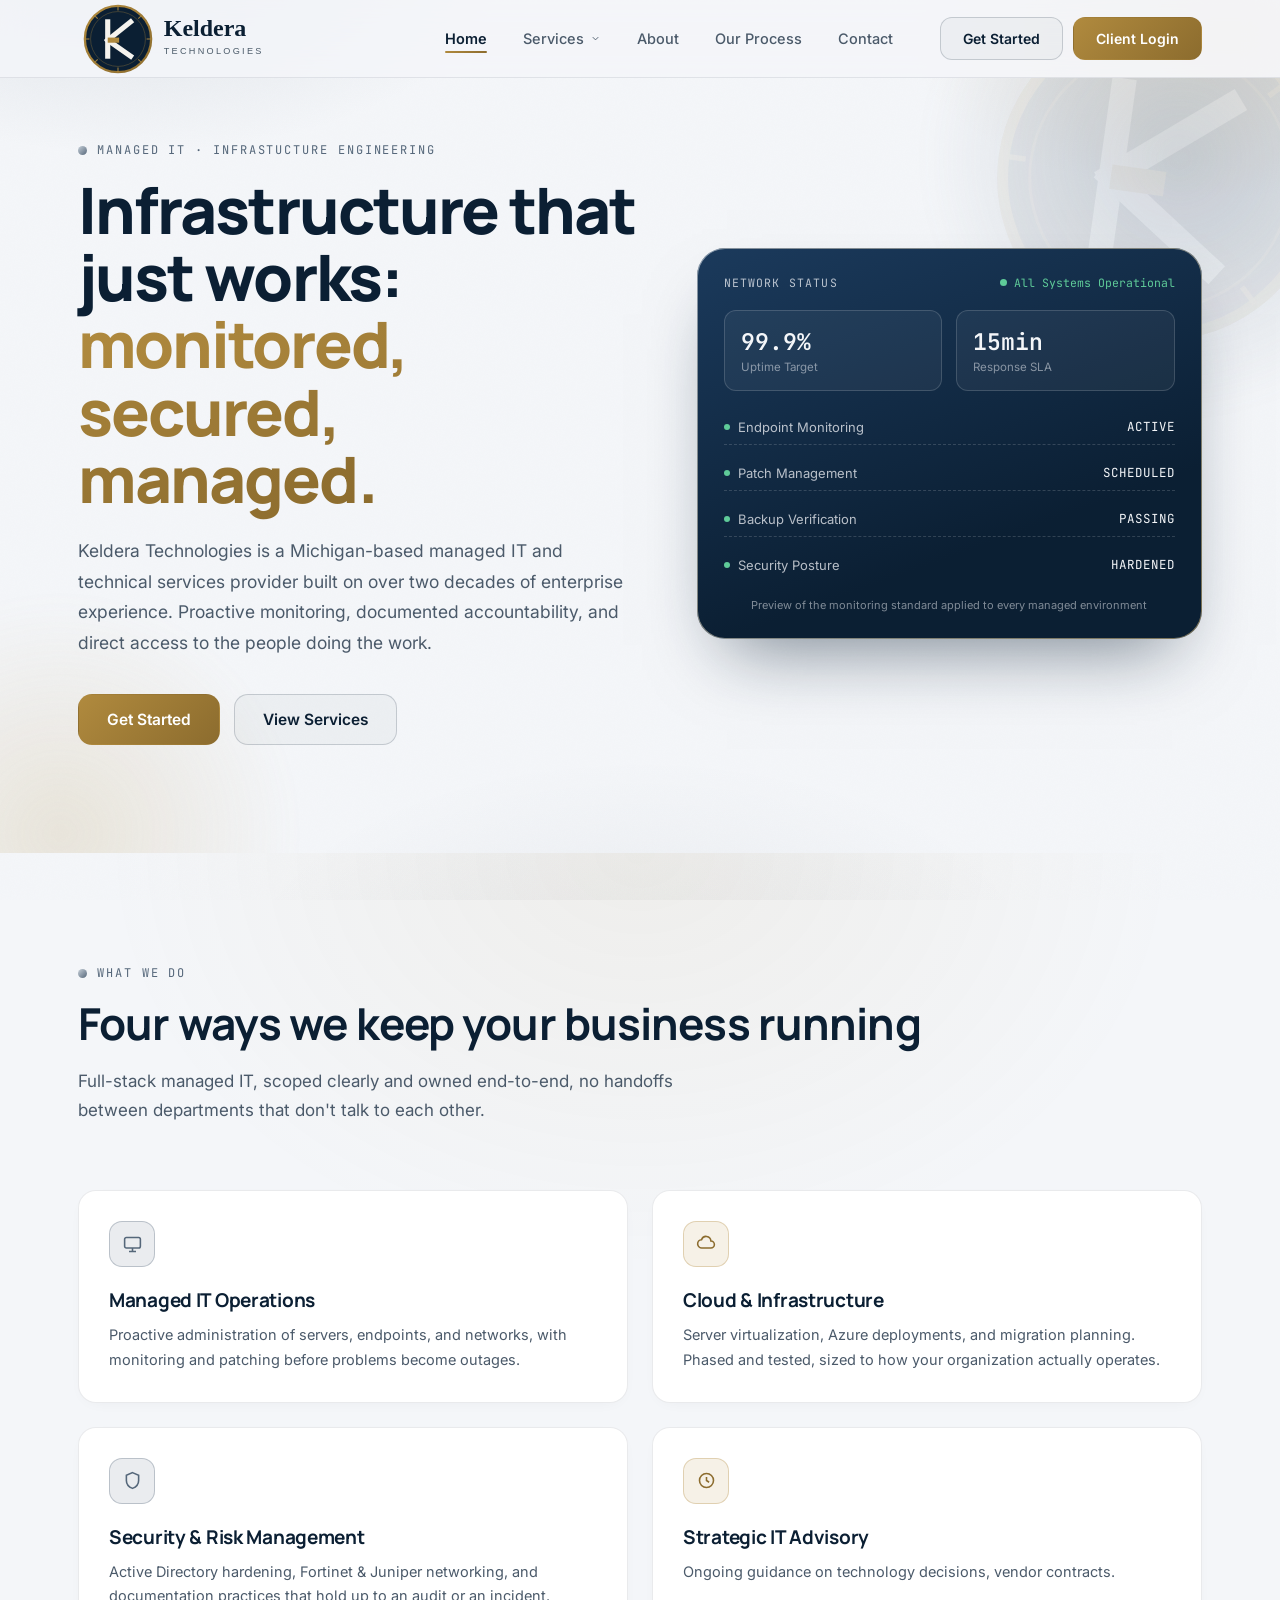
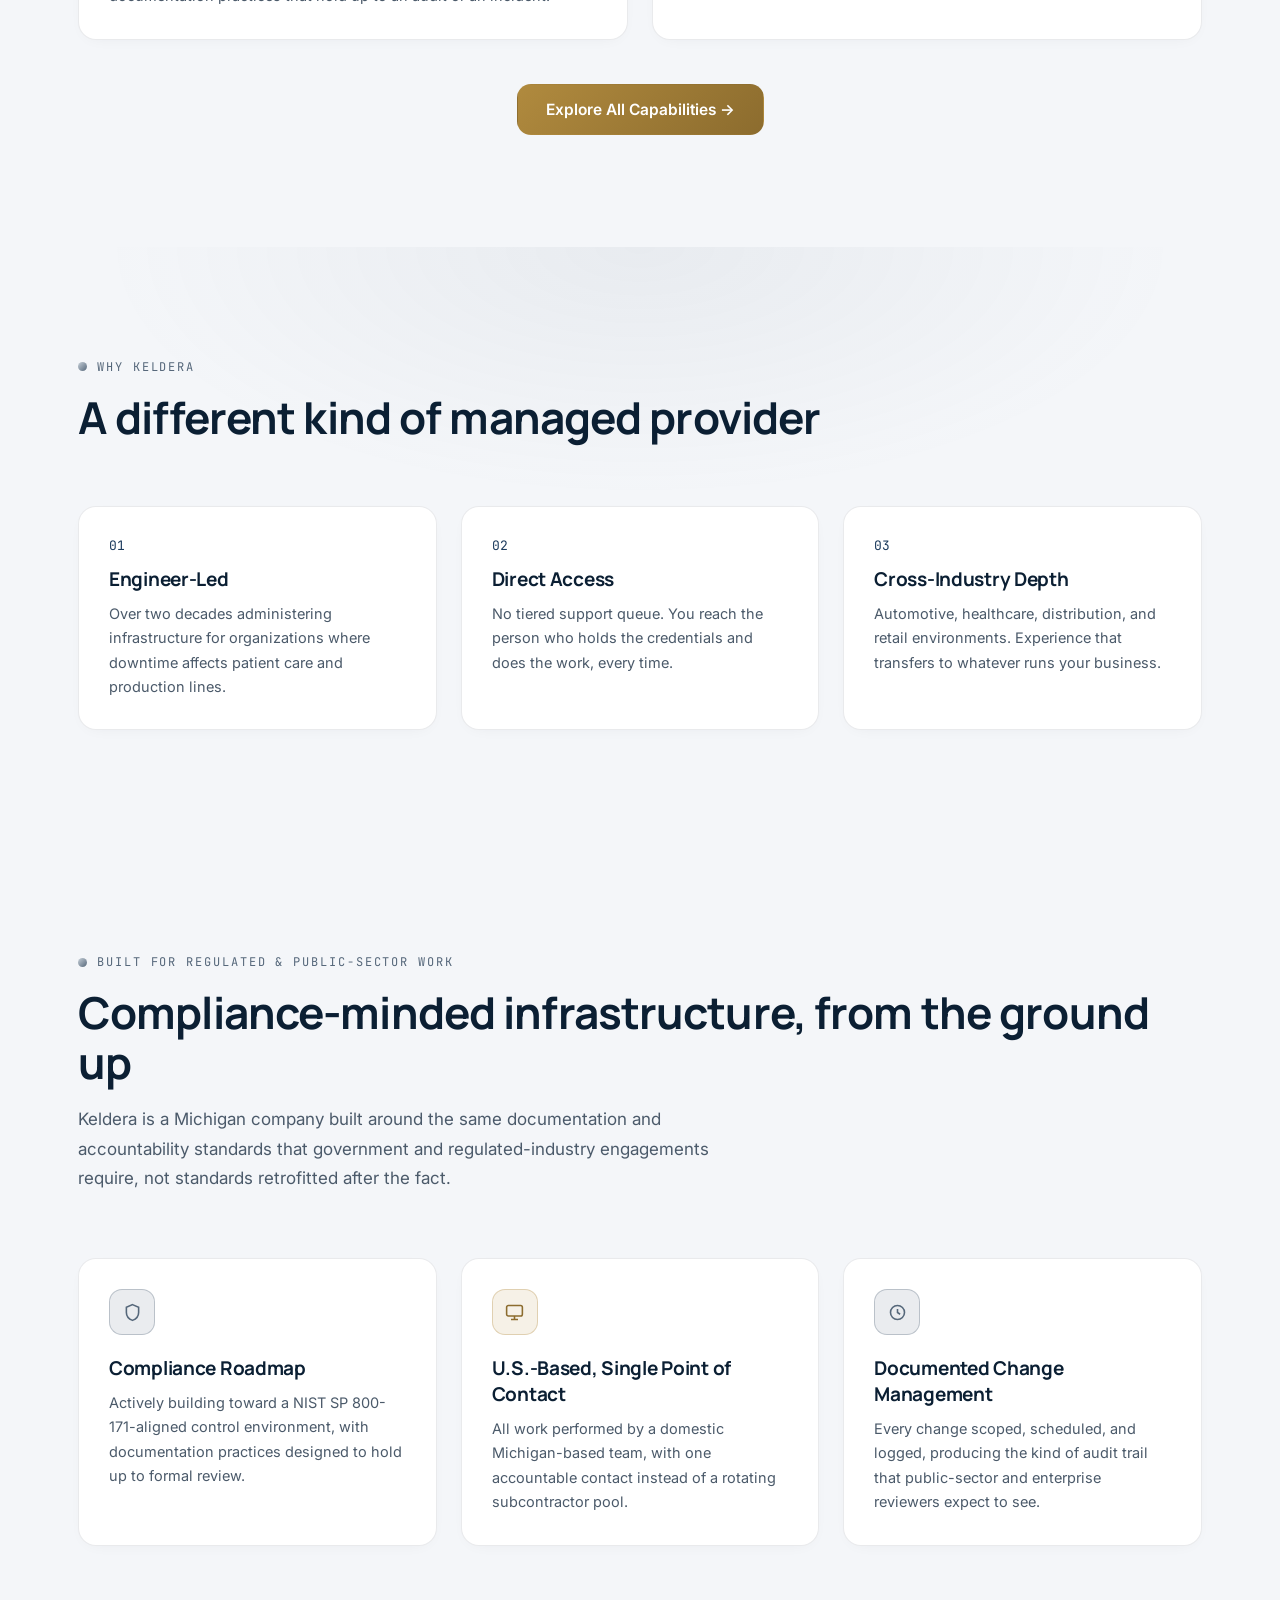
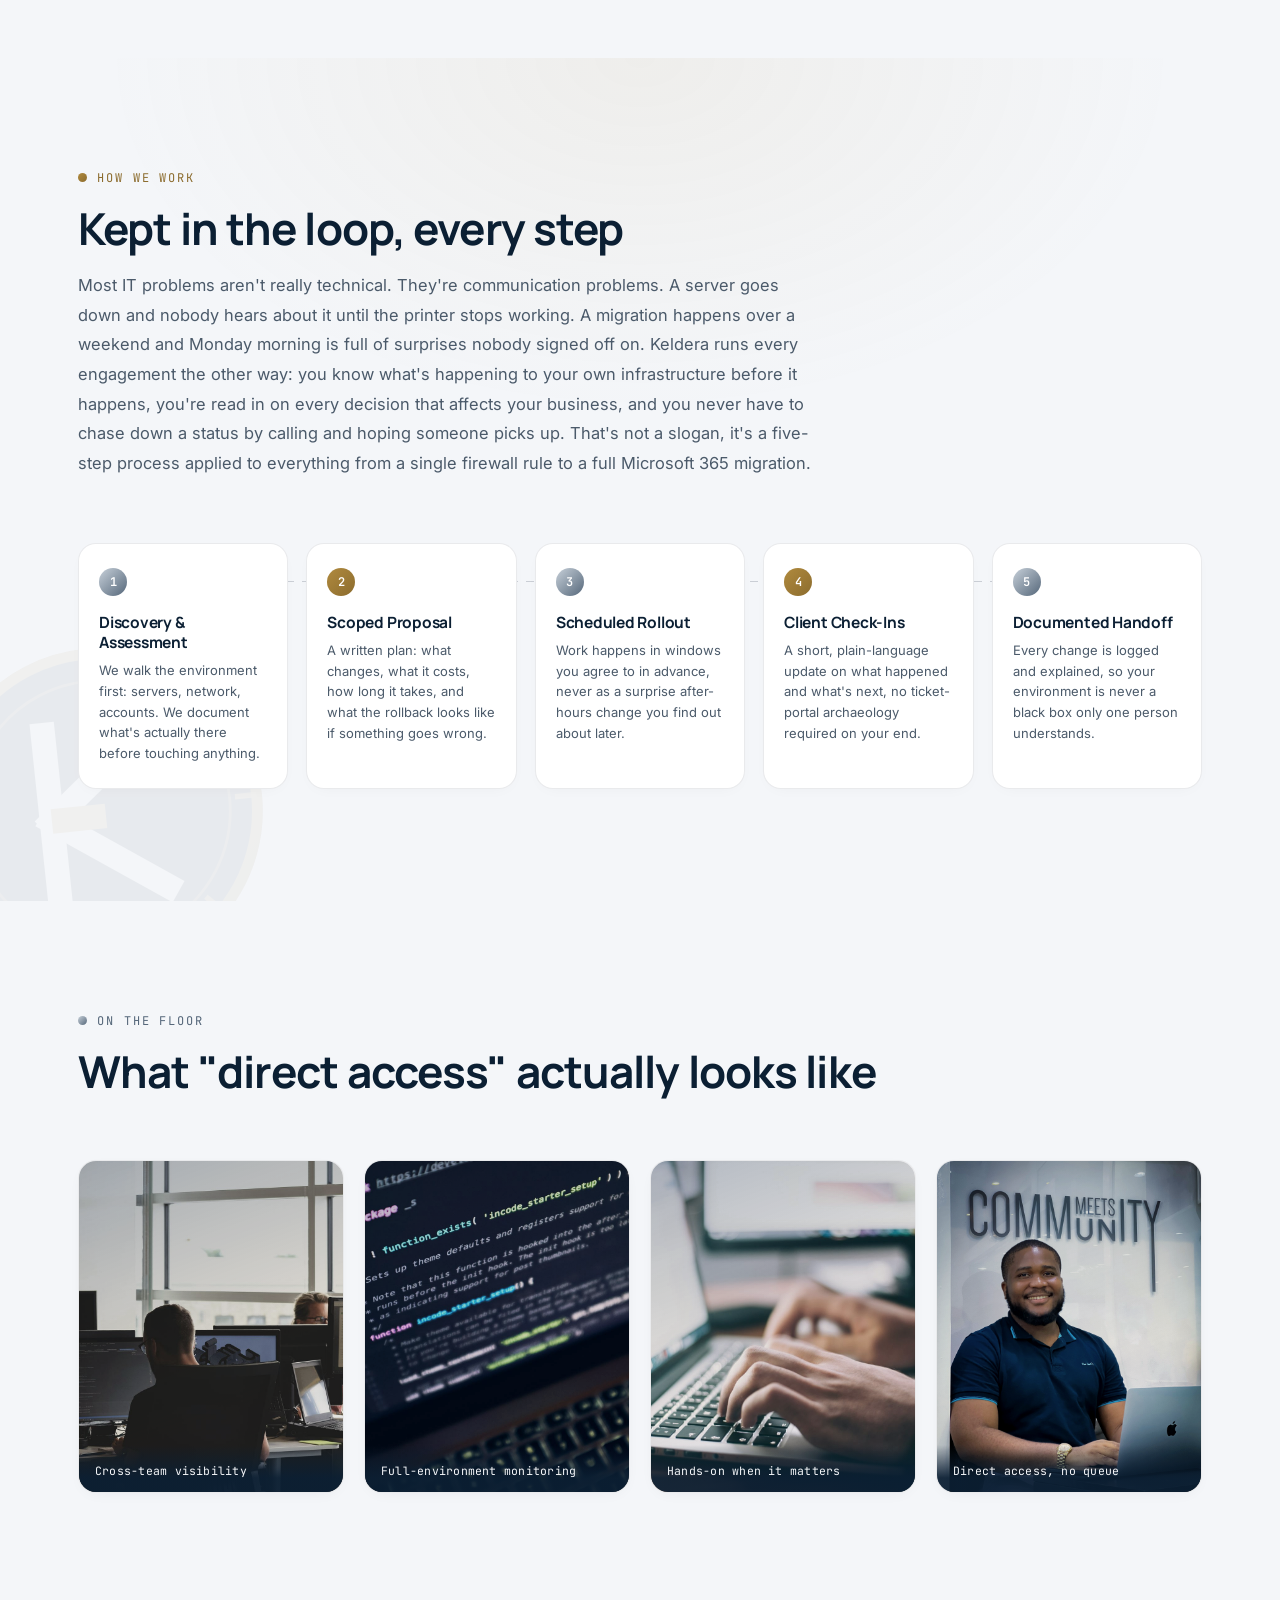
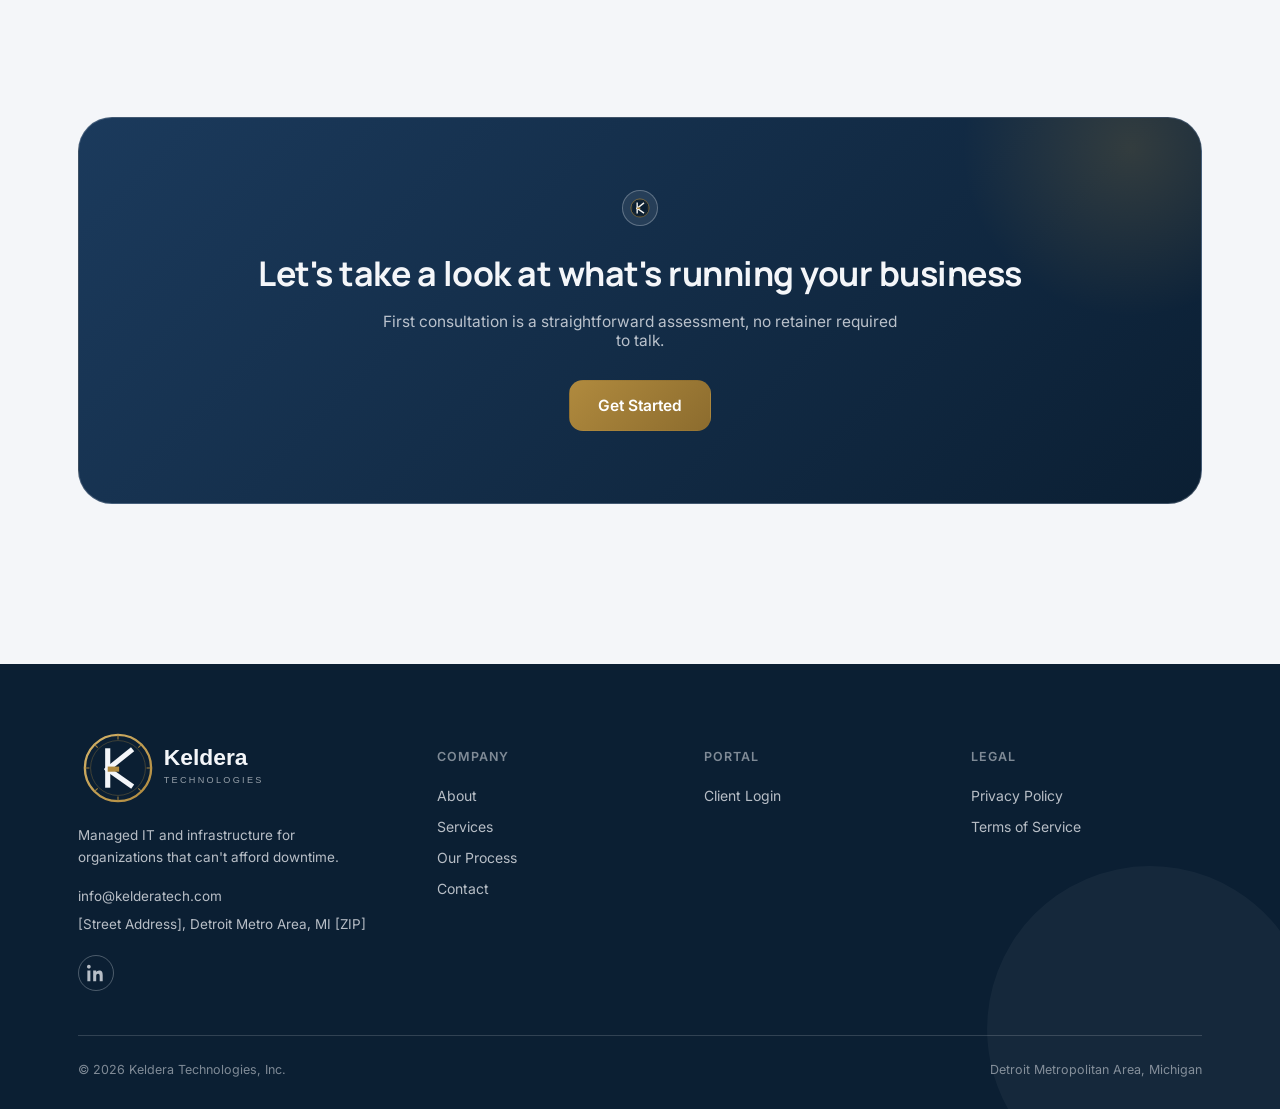
==== commit cfbca5bf: "Update index.html" ====
--- a/index.html
+++ b/index.html
@@ -139,7 +139,7 @@
       <div class="reveal in">
         <p class="eyebrow">Managed IT · Infrastucture Engineering</p>
         <h1 class="hero-title">Infrastructure that just works: <span class="grad-text">monitored, secured, managed.</span></h1>
-        <p class="hero-sub">Keldera Technologies is a Michigan-based managed IT and technical services provider built on over two decades of enterprise experience. Proactive monitoring, documented accountability, and direct access to the people doing the work, not a ticket queue.</p>
+        <p class="hero-sub">Keldera Technologies is a Michigan-based managed IT and technical services provider built on over two decades of enterprise experience. Proactive monitoring, documented accountability, and direct access to the people doing the work.</p>
         <div class="hero-ctas">
           <a href="contact.html" class="btn btn-grad btn-lg">Get Started</a>
           <a href="services.html" class="btn btn-ghost btn-lg">View Services</a>
@@ -307,7 +307,6 @@
       <div class="section-head reveal">
         <p class="eyebrow">On The Floor</p>
         <h2 class="h-section">What "direct access" actually looks like</h2>
-        <p class="section-lead">No stock photo of a call center. Real monitoring, real hands on real keyboards.</p>
       </div>
       <div class="photo-grid reveal">
         <div class="photo-card">
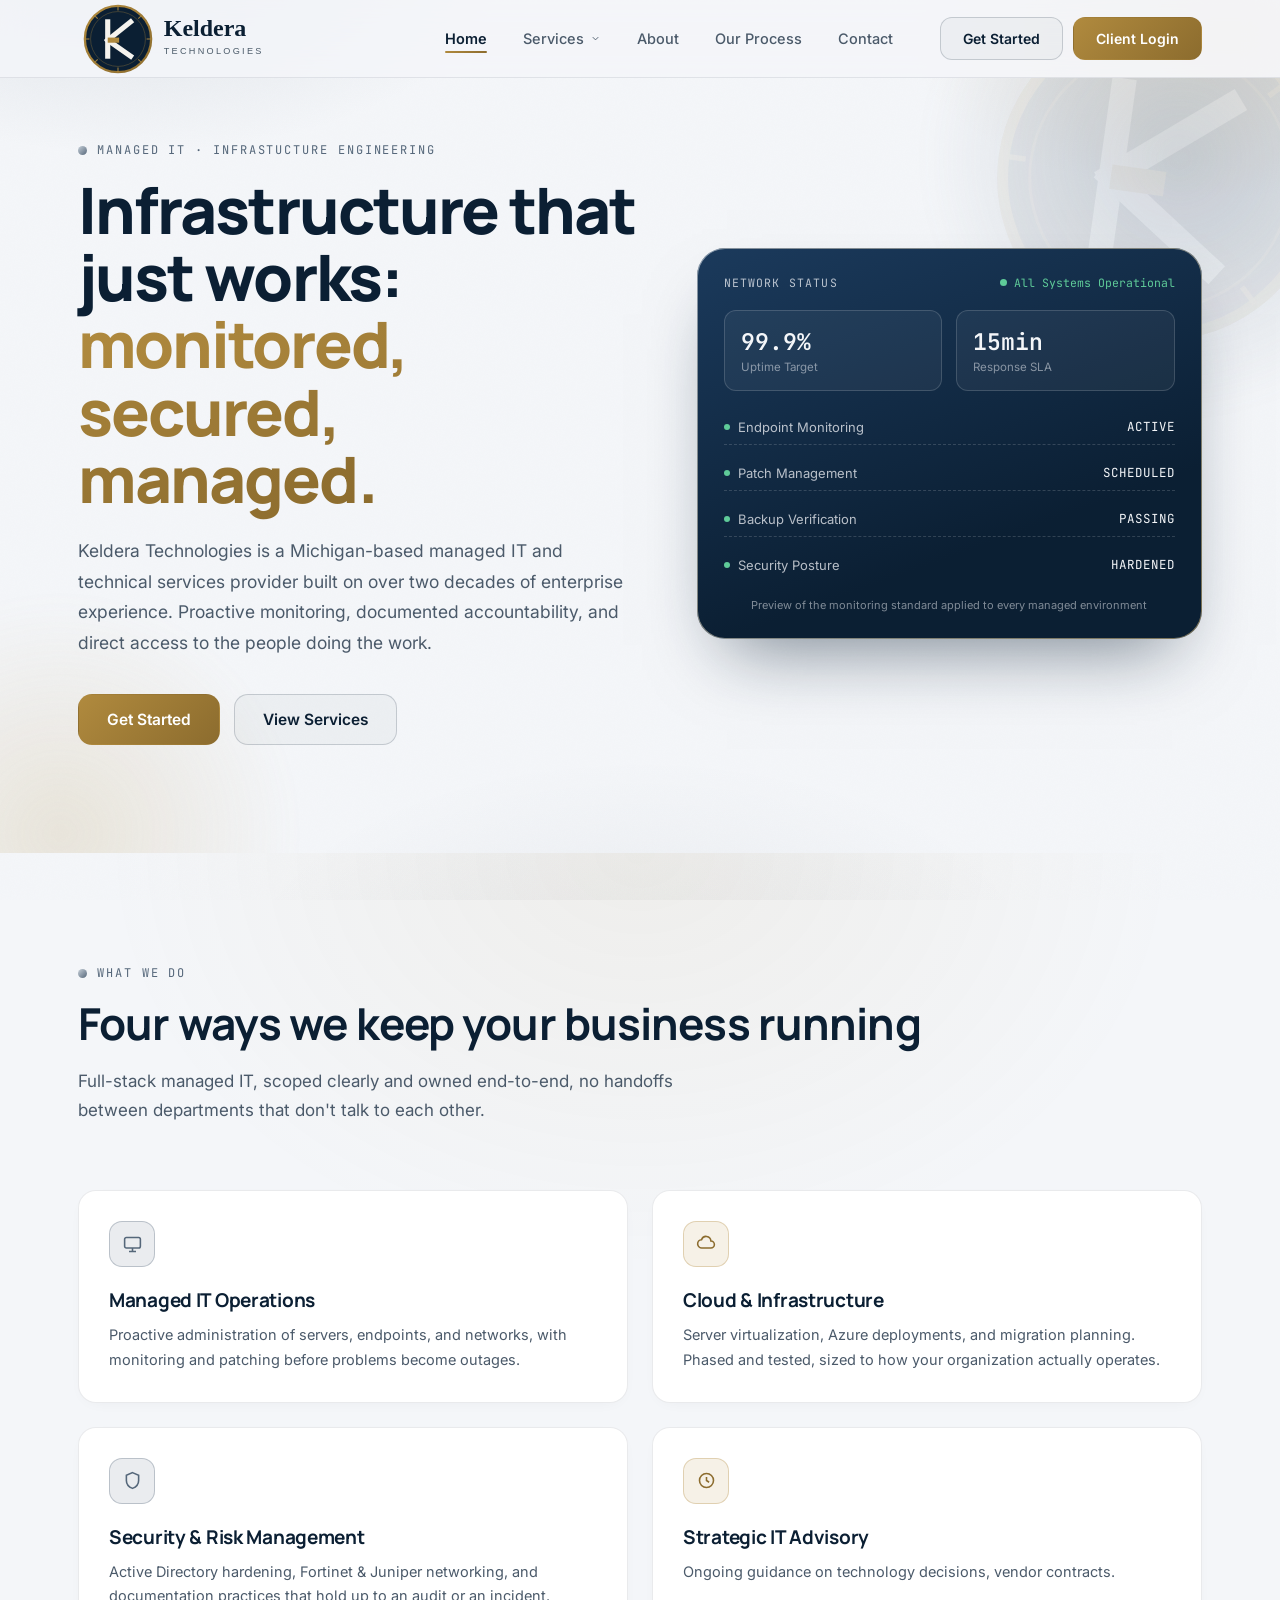
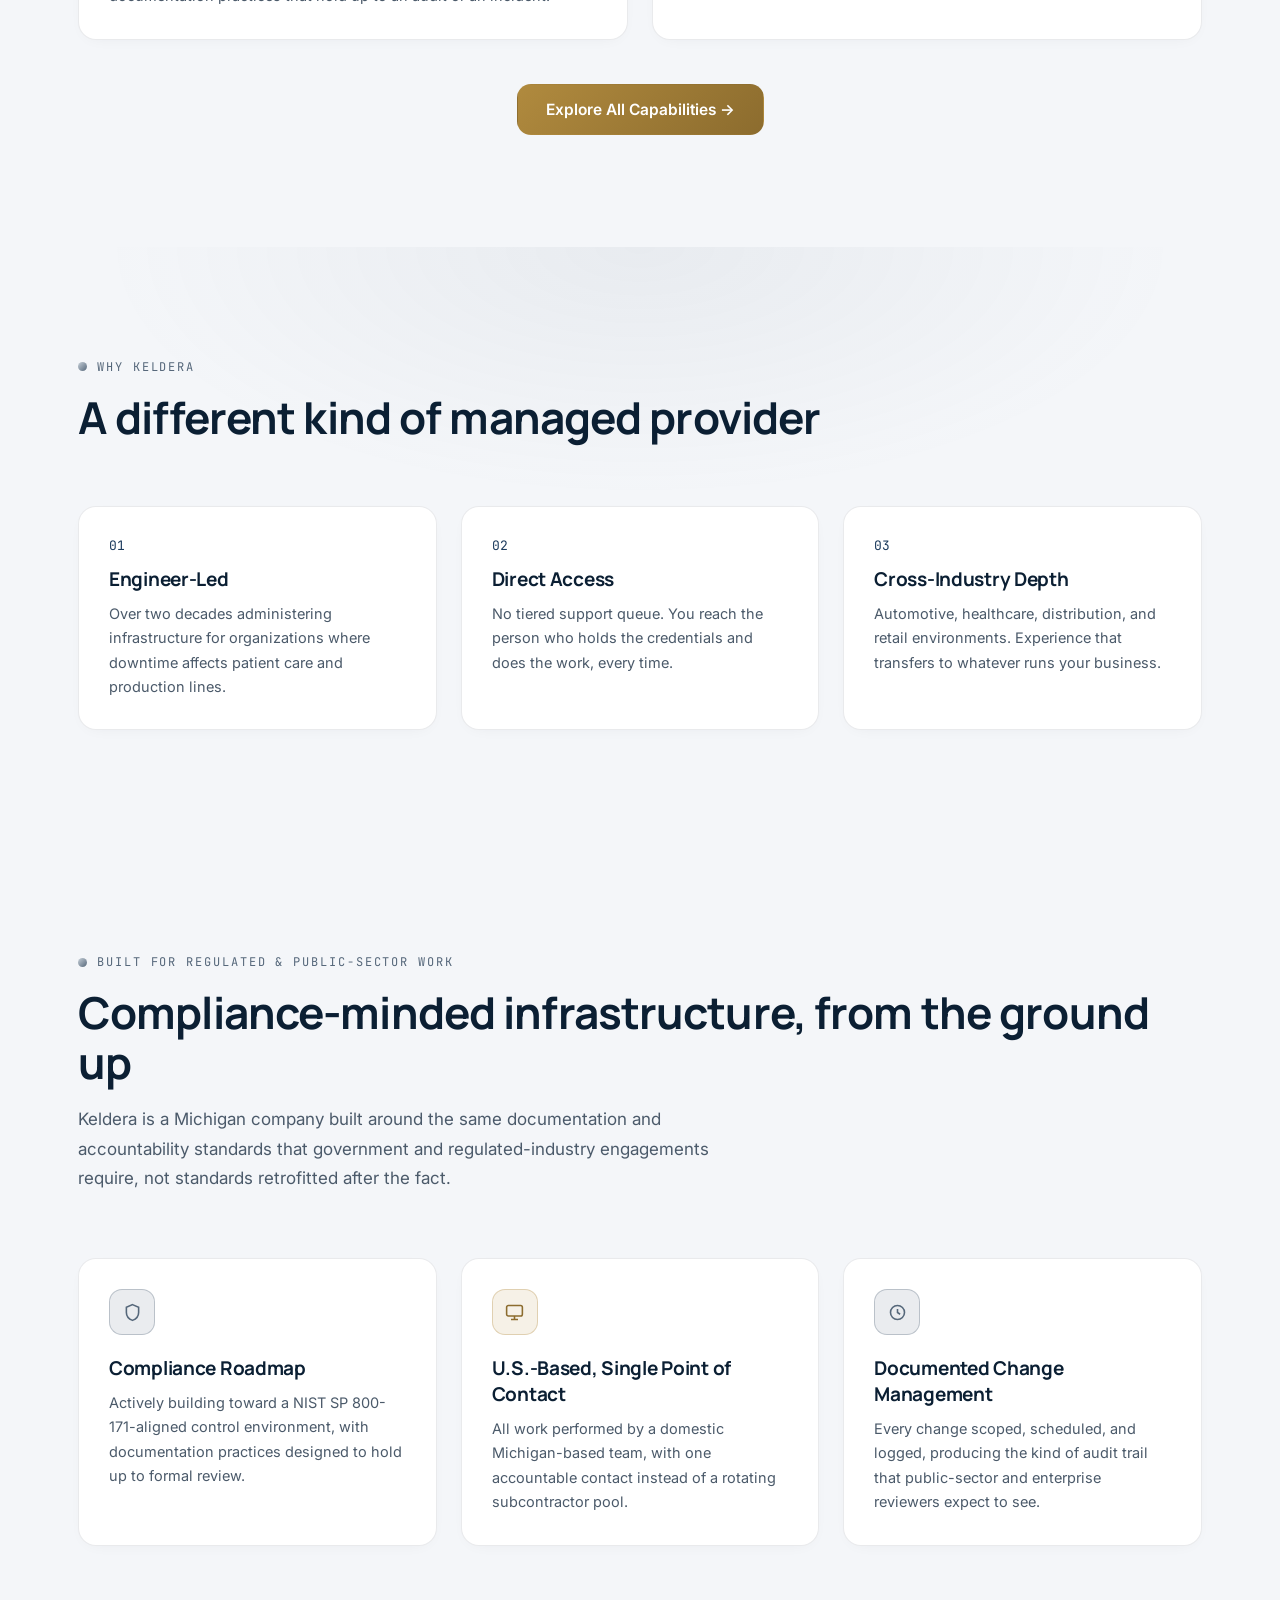
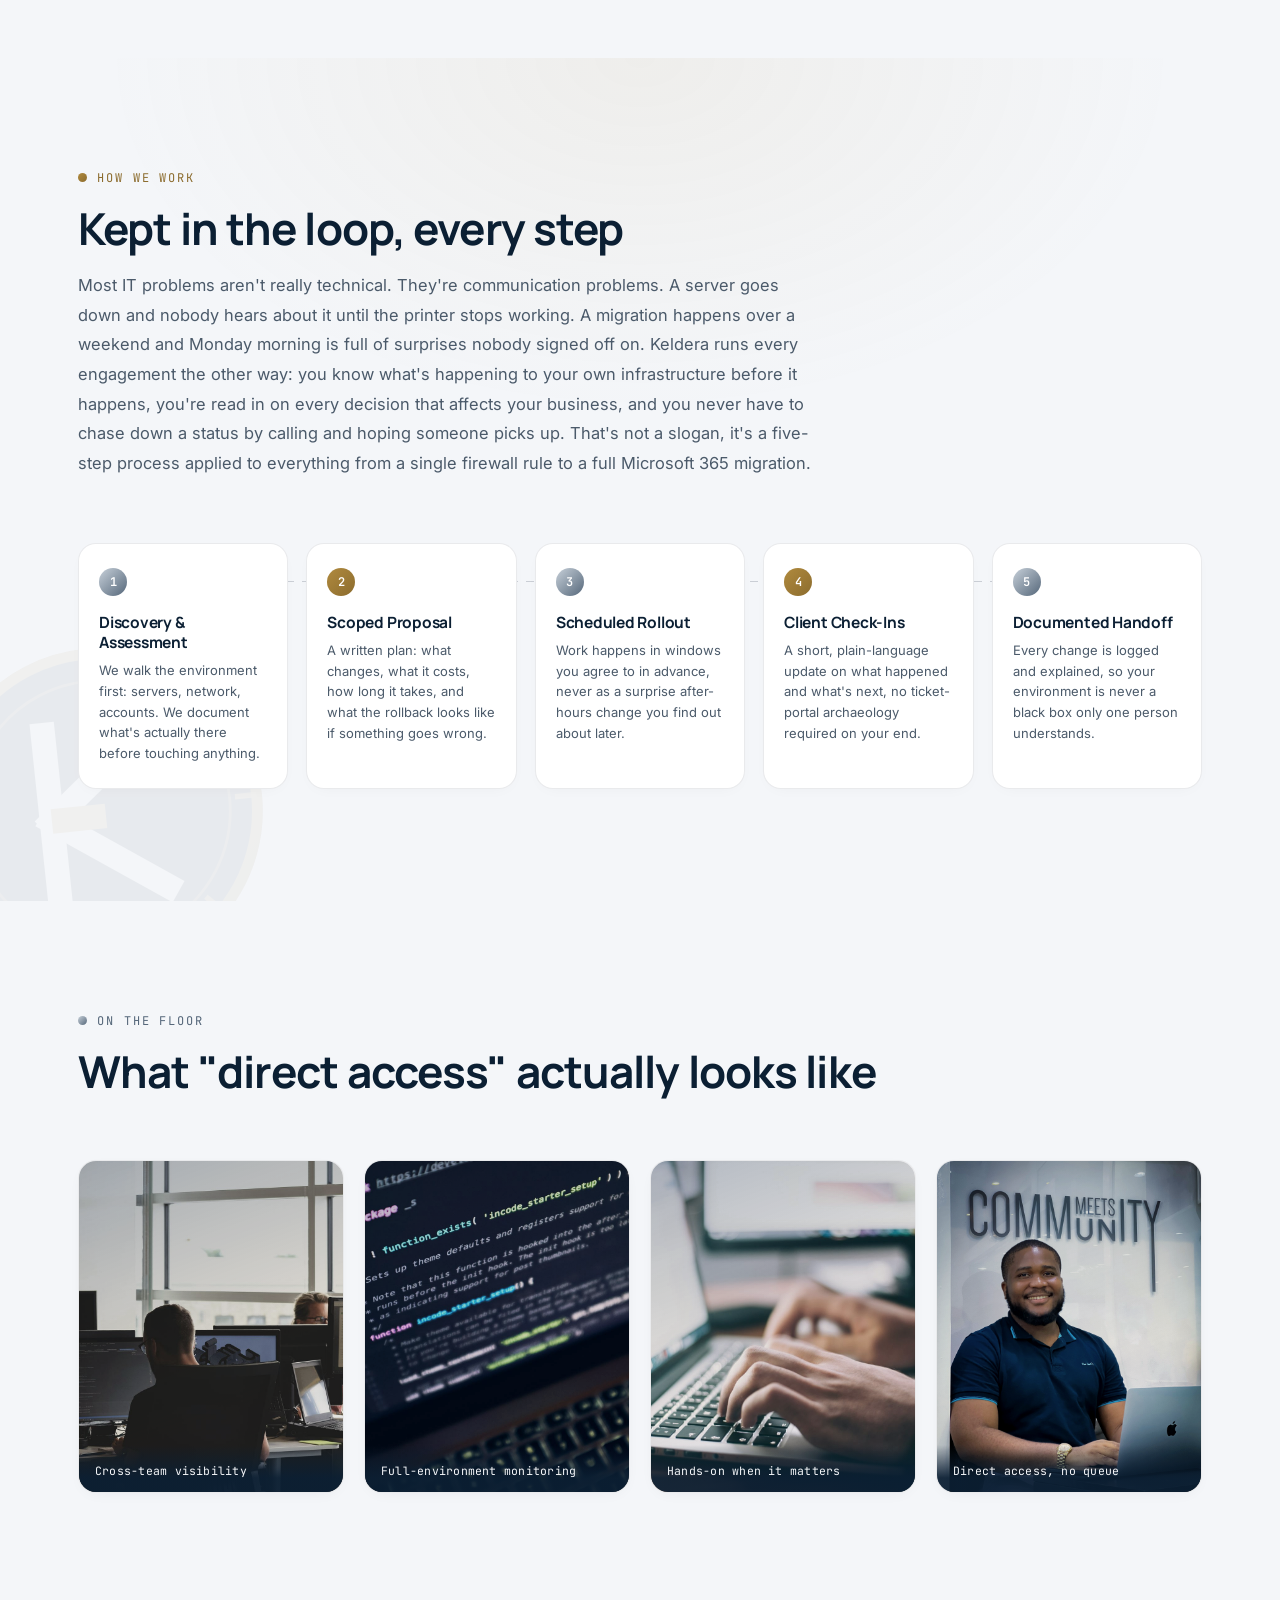
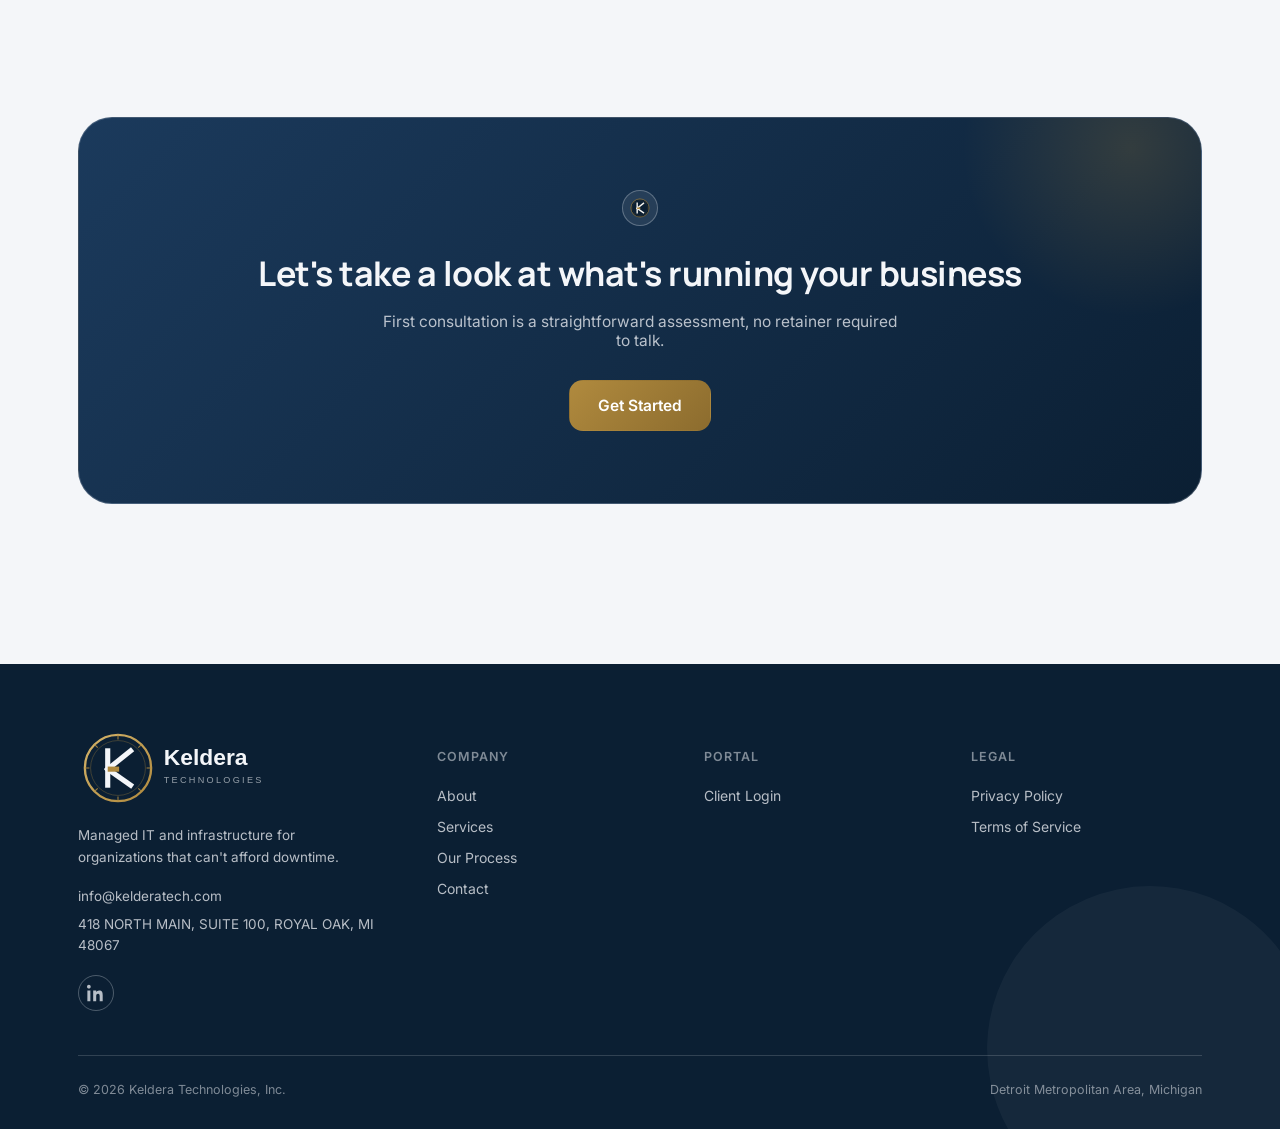
==== commit e8d93f01: "Update index.html" ====
--- a/index.html
+++ b/index.html
@@ -352,7 +352,7 @@
         <p>Managed IT and infrastructure for organizations that can't afford downtime.</p>
         <div class="footer-contact">
           <a href="mailto:info@kelderatech.com">info@kelderatech.com</a>
-          <span>[Street Address], Detroit Metro Area, MI [ZIP]</span>
+          <span>418 NORTH MAIN, SUITE 100, ROYAL OAK, MI 48067</span>
         </div>
         <div class="social-row">
           <a href="https://www.linkedin.com/company/keldera-technologies" target="_blank" rel="noopener" aria-label="Keldera Technologies on LinkedIn" class="social-icon">
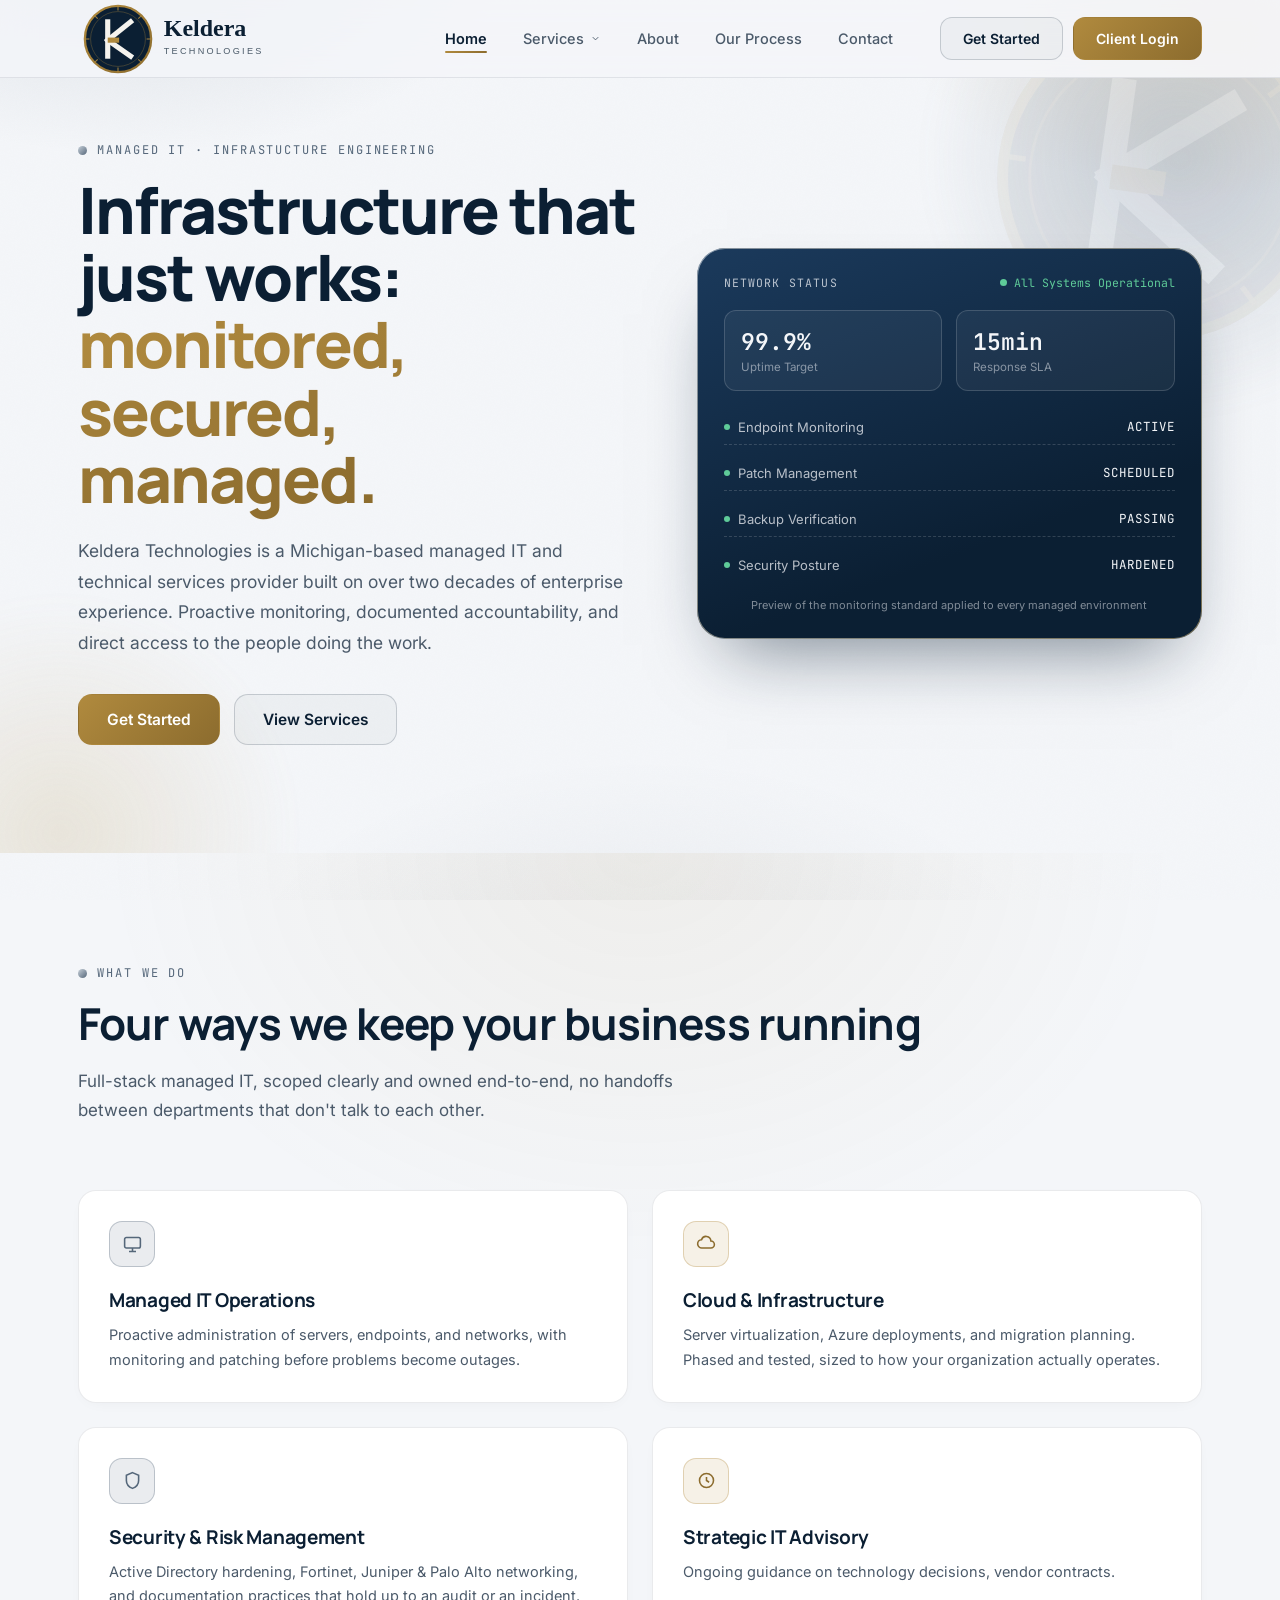
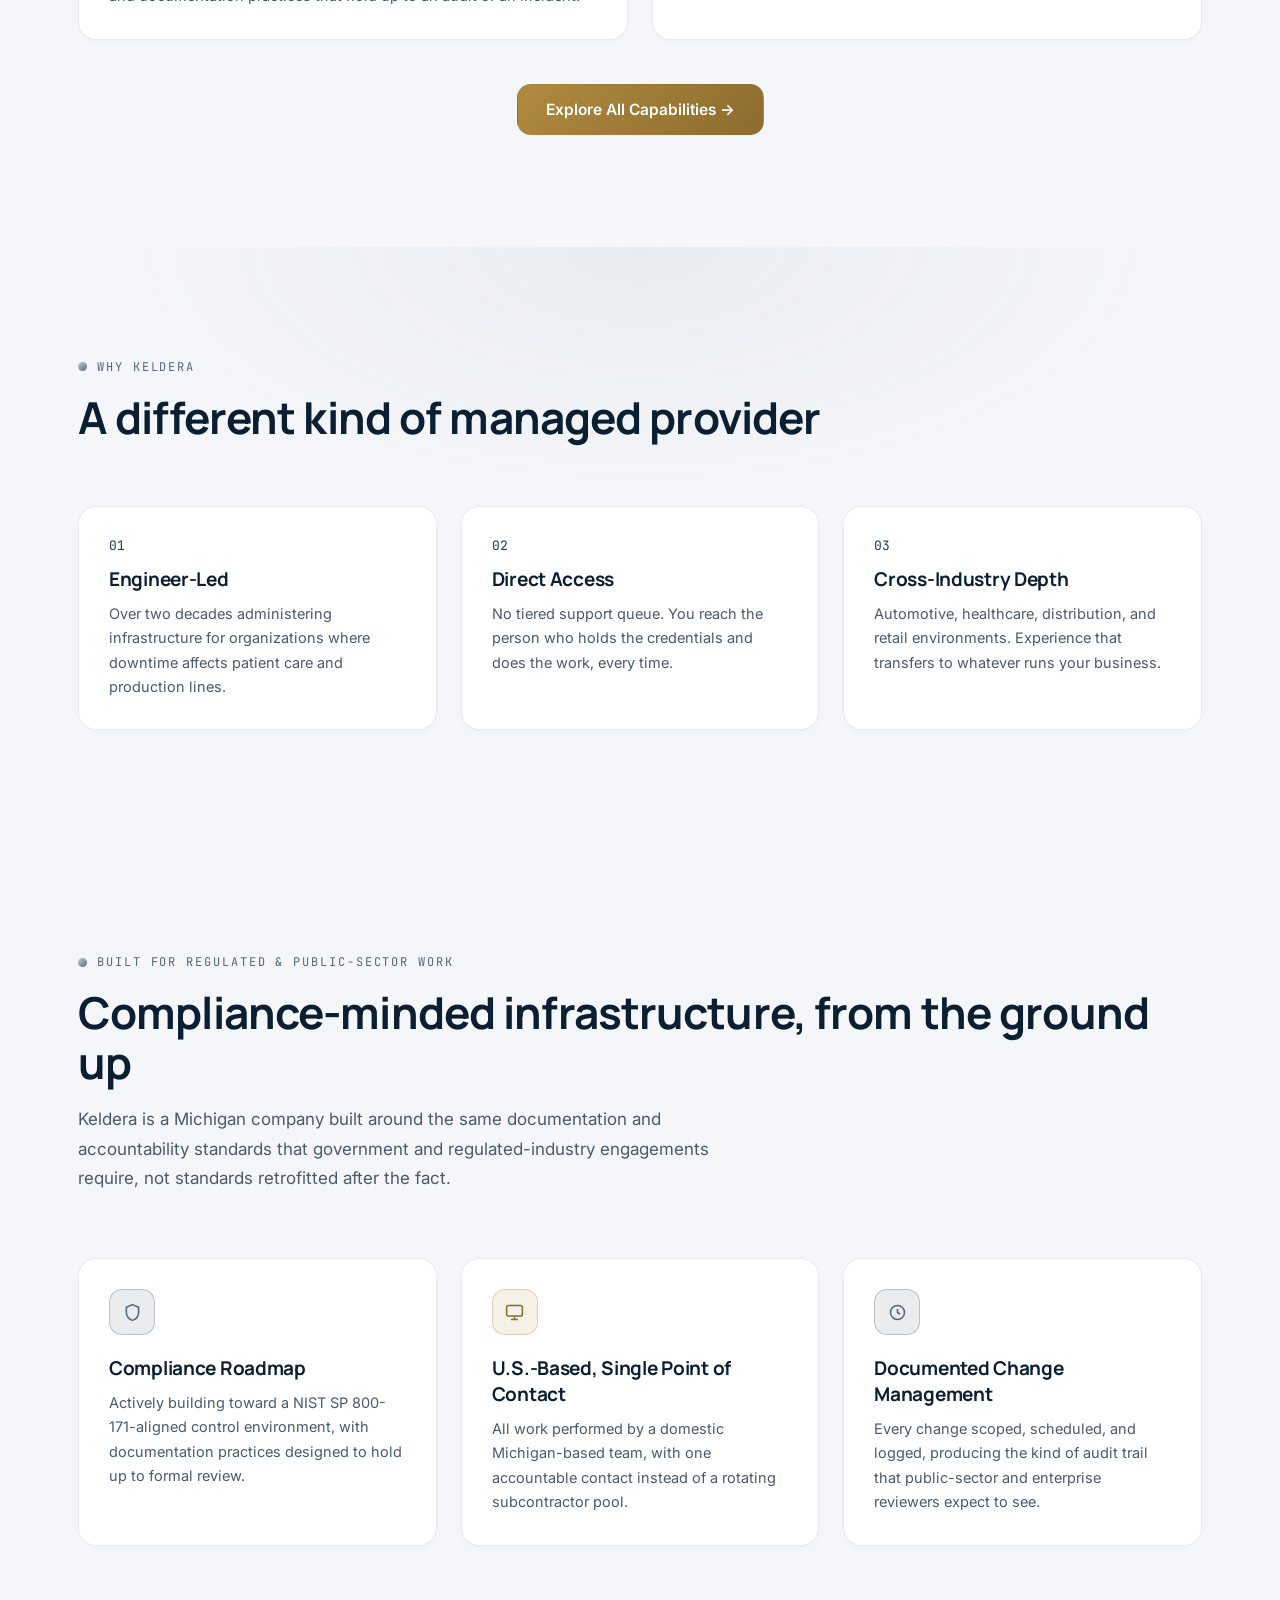
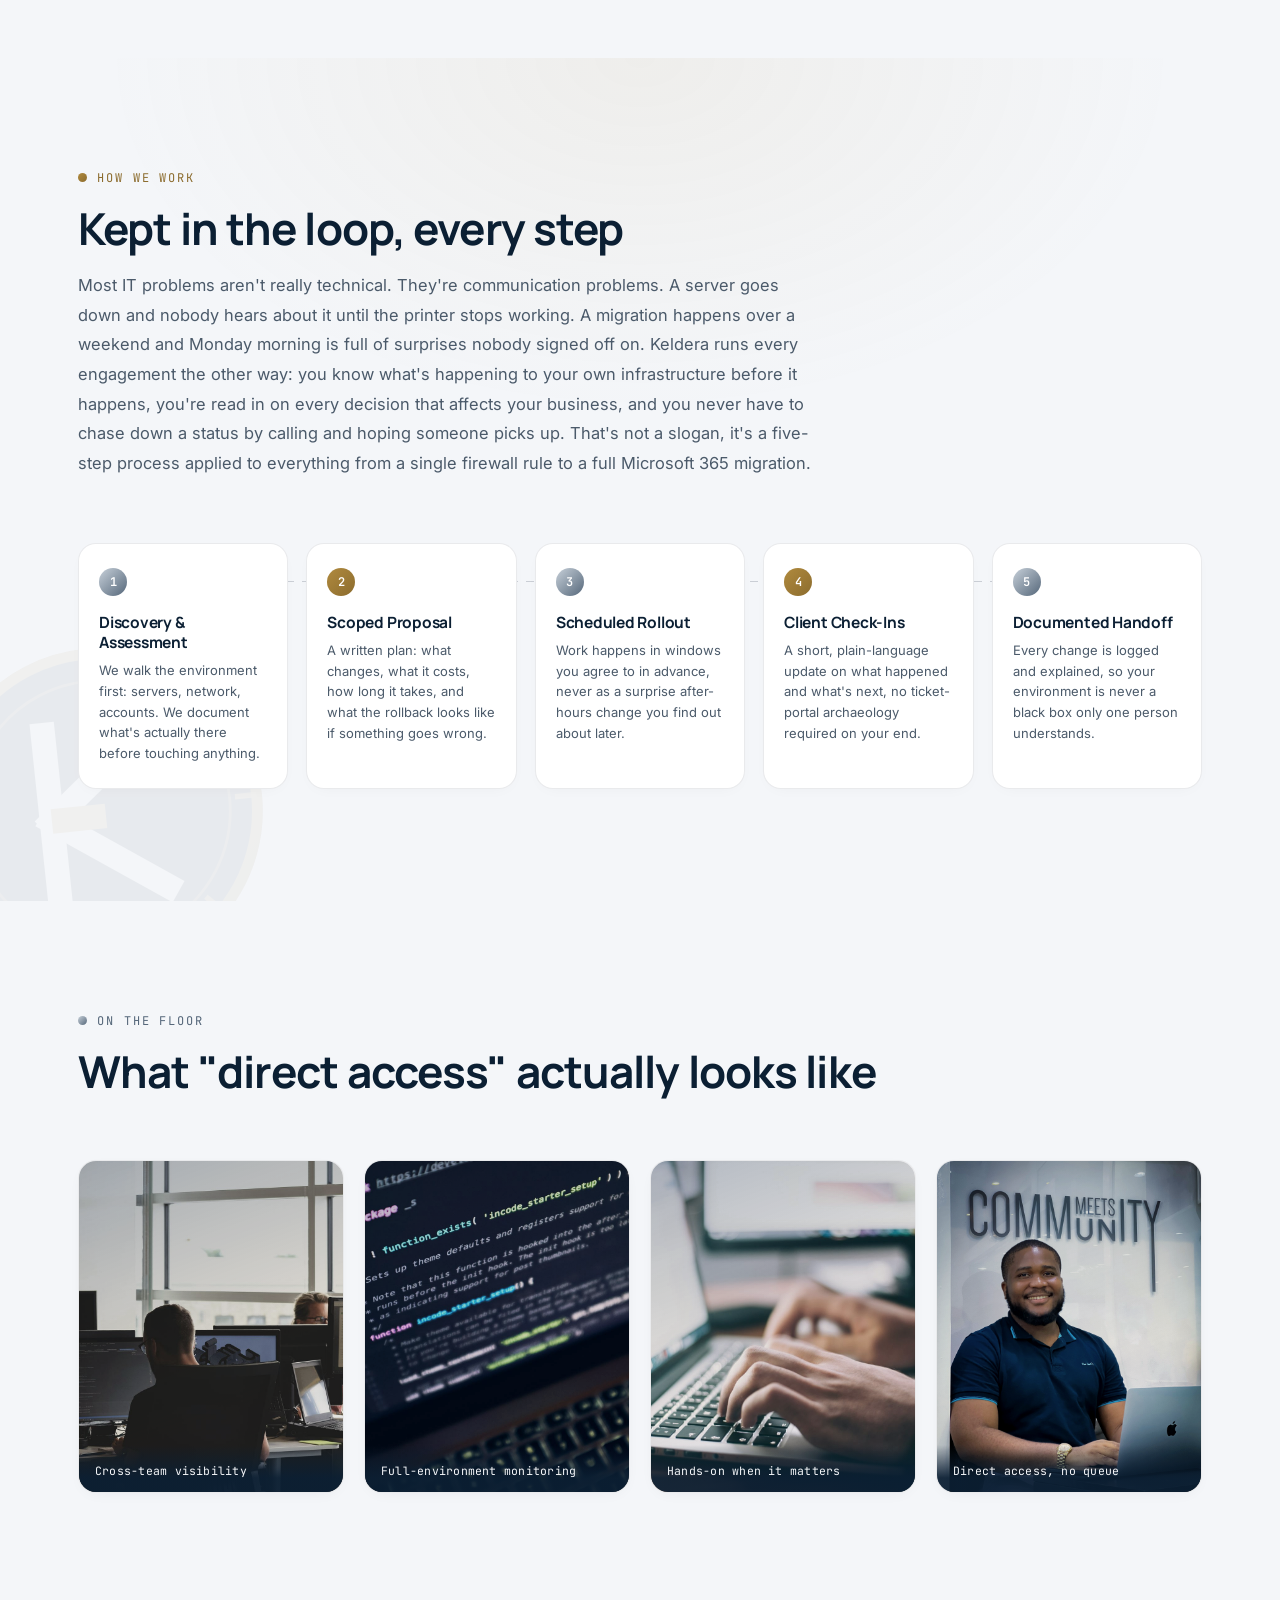
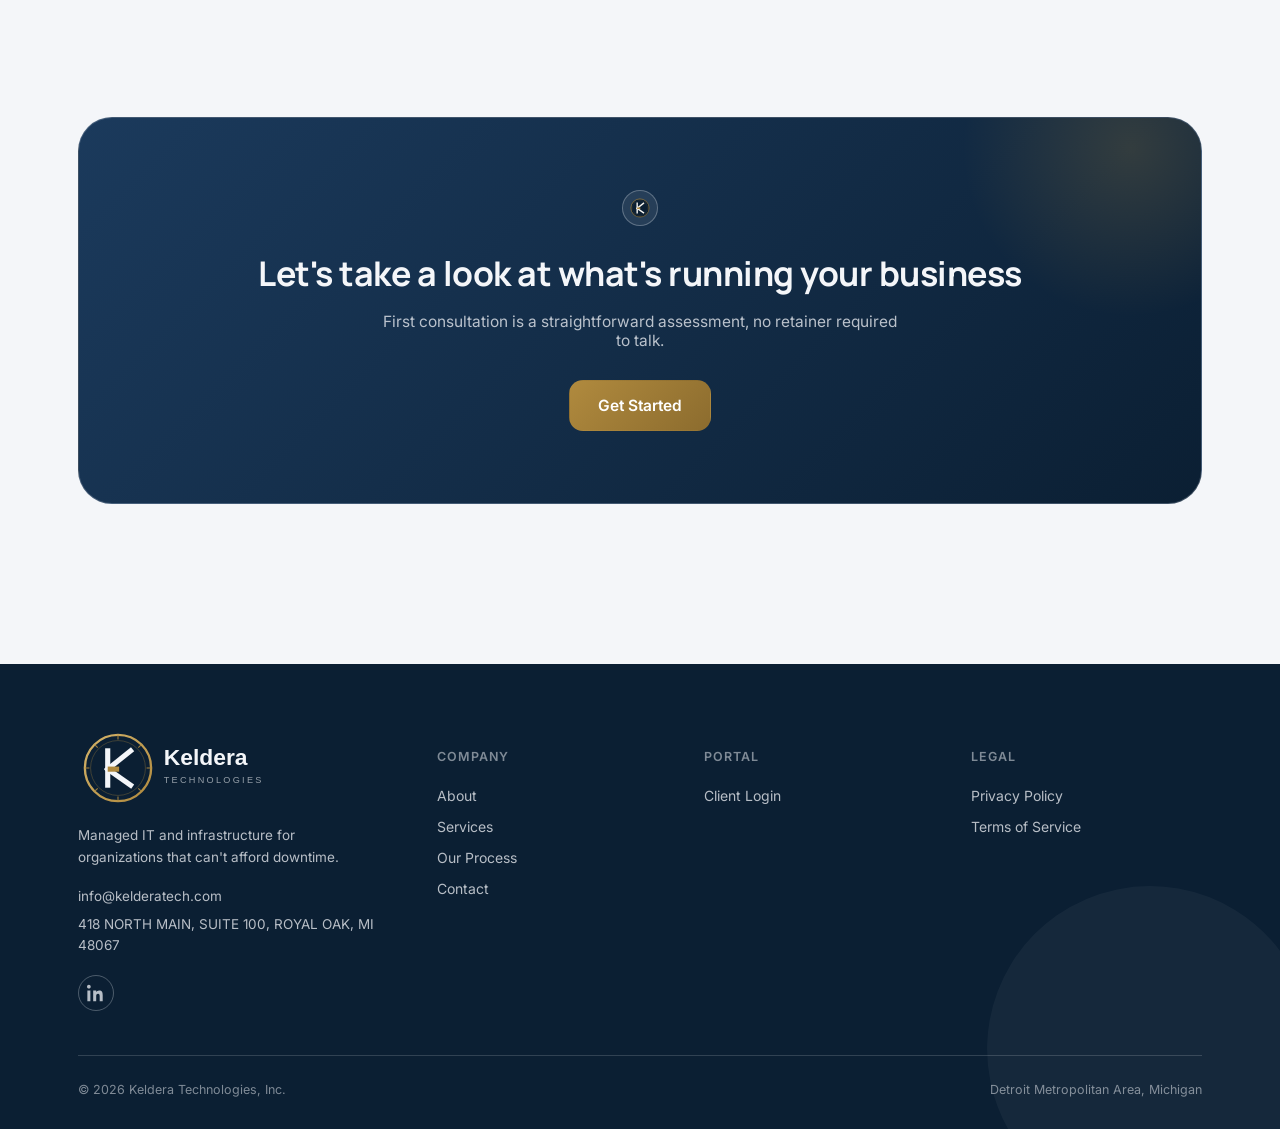
==== commit e5f0af82: "Update index.html" ====
--- a/index.html
+++ b/index.html
@@ -5,7 +5,7 @@
 <meta name="viewport" content="width=device-width, initial-scale=1.0">
 
 <!-- ============== Primary SEO ============== -->
-<title>Keldera Technologies | Managed IT &amp; Government IT Services in Michigan</title>
+<title>Keldera Technologies | Managed IT & Government IT Services in Michigan</title>
 <meta name="description" content="Keldera Technologies is a Michigan-based managed IT and infrastructure provider serving government, regulated-industry, and enterprise clients. Proactive monitoring, security, and compliance-minded IT support built on over two decades of experience.">
 <meta name="robots" content="index, follow">
 <meta name="theme-color" content="#0B1F33">
@@ -15,7 +15,7 @@
 <meta property="og:type" content="website">
 <meta property="og:url" content="https://www.kelderatech.com/">
 <meta property="og:site_name" content="Keldera Technologies">
-<meta property="og:title" content="Keldera Technologies | Managed IT &amp; Government IT Services in Michigan">
+<meta property="og:title" content="Keldera Technologies | Managed IT & Government IT Services in Michigan">
 <meta property="og:description" content="Michigan-based managed IT and infrastructure provider serving government, regulated-industry, and enterprise clients, with proactive monitoring, security, and compliance-minded IT support.">
 <meta property="og:image" content="https://www.kelderatech.com/assets/img/og-social-share.png">
 <meta property="og:image:width" content="1200">
@@ -25,7 +25,7 @@
 
 <!-- ============== Twitter / X Card ============== -->
 <meta name="twitter:card" content="summary_large_image">
-<meta name="twitter:title" content="Keldera Technologies | Managed IT &amp; Government IT Services in Michigan">
+<meta name="twitter:title" content="Keldera Technologies | Managed IT & Government IT Services in Michigan">
 <meta name="twitter:description" content="Michigan-based managed IT and infrastructure provider serving government, regulated-industry, and enterprise clients.">
 <meta name="twitter:image" content="https://www.kelderatech.com/assets/img/og-social-share.png">
 <meta name="twitter:image:alt" content="Keldera Technologies logo and tagline on a navy background">
@@ -83,7 +83,7 @@
           </a>
           <a href="services.html#virtualization">
             <div class="dd-icon"><svg viewBox="0 0 24 24" fill="none" stroke="currentColor" stroke-width="1.8"><rect x="2" y="3" width="20" height="14" rx="2"/><path d="M8 21h8M12 17v4"/></svg></div>
-            <div><div class="dd-title">Server Virtualization</div><div class="dd-desc">VMware &amp; Hyper-V, consolidated and resilient.</div></div>
+            <div><div class="dd-title">Server Virtualization</div><div class="dd-desc">VMware & Hyper-V, consolidated and resilient.</div></div>
           </a>
           <a href="services.html#m365">
             <div class="dd-icon"><svg viewBox="0 0 24 24" fill="none" stroke="currentColor" stroke-width="1.8"><path d="M4 13a5 5 0 0 1 5-5c.3-2.3 2.3-4 4.7-4a5 5 0 0 1 5 5 4 4 0 0 1-1 7.9H6a4 4 0 0 1-2-1.9z"/></svg></div>
@@ -91,7 +91,7 @@
           </a>
           <a href="services.html#active-directory">
             <div class="dd-icon"><svg viewBox="0 0 24 24" fill="none" stroke="currentColor" stroke-width="1.8"><circle cx="9" cy="7" r="3"/><path d="M2 20c0-3 3-5 7-5s7 2 7 5"/><circle cx="18" cy="8" r="2.4"/><path d="M15.5 20c.3-2 2-3.4 4-3.4"/></svg></div>
-            <div><div class="dd-title">Active Directory &amp; Identity</div><div class="dd-desc">Accounts, policy, and access enforced consistently.</div></div>
+            <div><div class="dd-title">Active Directory & Identity</div><div class="dd-desc">Accounts, policy, and access enforced consistently.</div></div>
           </a>
           <a href="services.html#azure">
             <div class="dd-icon"><svg viewBox="0 0 24 24" fill="none" stroke="currentColor" stroke-width="1.8"><path d="M13 3L4 15h6l-1 6 9-12h-6l1-6z"/></svg></div>
@@ -99,7 +99,7 @@
           </a>
           <a href="services.html#networking">
             <div class="dd-icon"><svg viewBox="0 0 24 24" fill="none" stroke="currentColor" stroke-width="1.8"><circle cx="5" cy="6" r="2"/><circle cx="19" cy="6" r="2"/><circle cx="12" cy="18" r="2"/><path d="M5 8v4a2 2 0 0 0 2 2h3M19 8v4a2 2 0 0 1-2 2h-3M12 14v2"/></svg></div>
-            <div><div class="dd-title">Networking &amp; Security</div><div class="dd-desc">Fortinet &amp; Juniper, segmented and monitored.</div></div>
+            <div><div class="dd-title">Networking & Security</div><div class="dd-desc">Fortinet, Juniper & Palo Alto segmented and monitored.</div></div>
           </a>
         </div>
       </div>
@@ -112,9 +112,9 @@
         <a href="services.html">All Services</a>
         <a href="services.html#virtualization">Server Virtualization</a>
         <a href="services.html#m365">Microsoft 365 Migration</a>
-        <a href="services.html#active-directory">Active Directory &amp; Identity</a>
+        <a href="services.html#active-directory">Active Directory & Identity</a>
         <a href="services.html#azure">Azure Cloud</a>
-        <a href="services.html#networking">Networking &amp; Security</a>
+        <a href="services.html#networking">Networking & Security</a>
       </div>
 
       <a href="about.html">About</a>
@@ -195,7 +195,7 @@
         <div class="card reveal">
           <div class="card-icon"><svg viewBox="0 0 24 24" fill="none" stroke="currentColor" stroke-width="1.8"><path d="M12 3l7 3v6c0 4.5-3 7.5-7 9-4-1.5-7-4.5-7-9V6l7-3z"/></svg></div>
           <h3>Security & Risk Management</h3>
-          <p>Active Directory hardening, Fortinet & Juniper networking, and documentation practices that hold up to an audit or an incident.</p>
+          <p>Active Directory hardening, Fortinet, Juniper & Palo Alto networking, and documentation practices that hold up to an audit or an incident.</p>
         </div>
         <div class="card reveal">
           <div class="card-icon"><svg viewBox="0 0 24 24" fill="none" stroke="currentColor" stroke-width="1.8"><circle cx="12" cy="12" r="8"/><path d="M12 8v4l3 2"/></svg></div>
@@ -238,7 +238,7 @@
   <section>
     <div class="container">
       <div class="section-head reveal">
-        <p class="eyebrow">Built for Regulated &amp; Public-Sector Work</p>
+        <p class="eyebrow">Built for Regulated & Public-Sector Work</p>
         <h2 class="h-section">Compliance-minded infrastructure, from the ground up</h2>
         <p class="section-lead">Keldera is a Michigan company built around the same documentation and accountability standards that government and regulated-industry engagements require, not standards retrofitted after the fact.</p>
       </div>
@@ -275,7 +275,7 @@
         <div class="process-connector"></div>
         <div class="process-step">
           <div class="process-num">1</div>
-          <h4>Discovery &amp; Assessment</h4>
+          <h4>Discovery & Assessment</h4>
           <p>We walk the environment first: servers, network, accounts. We document what's actually there before touching anything.</p>
         </div>
         <div class="process-step">
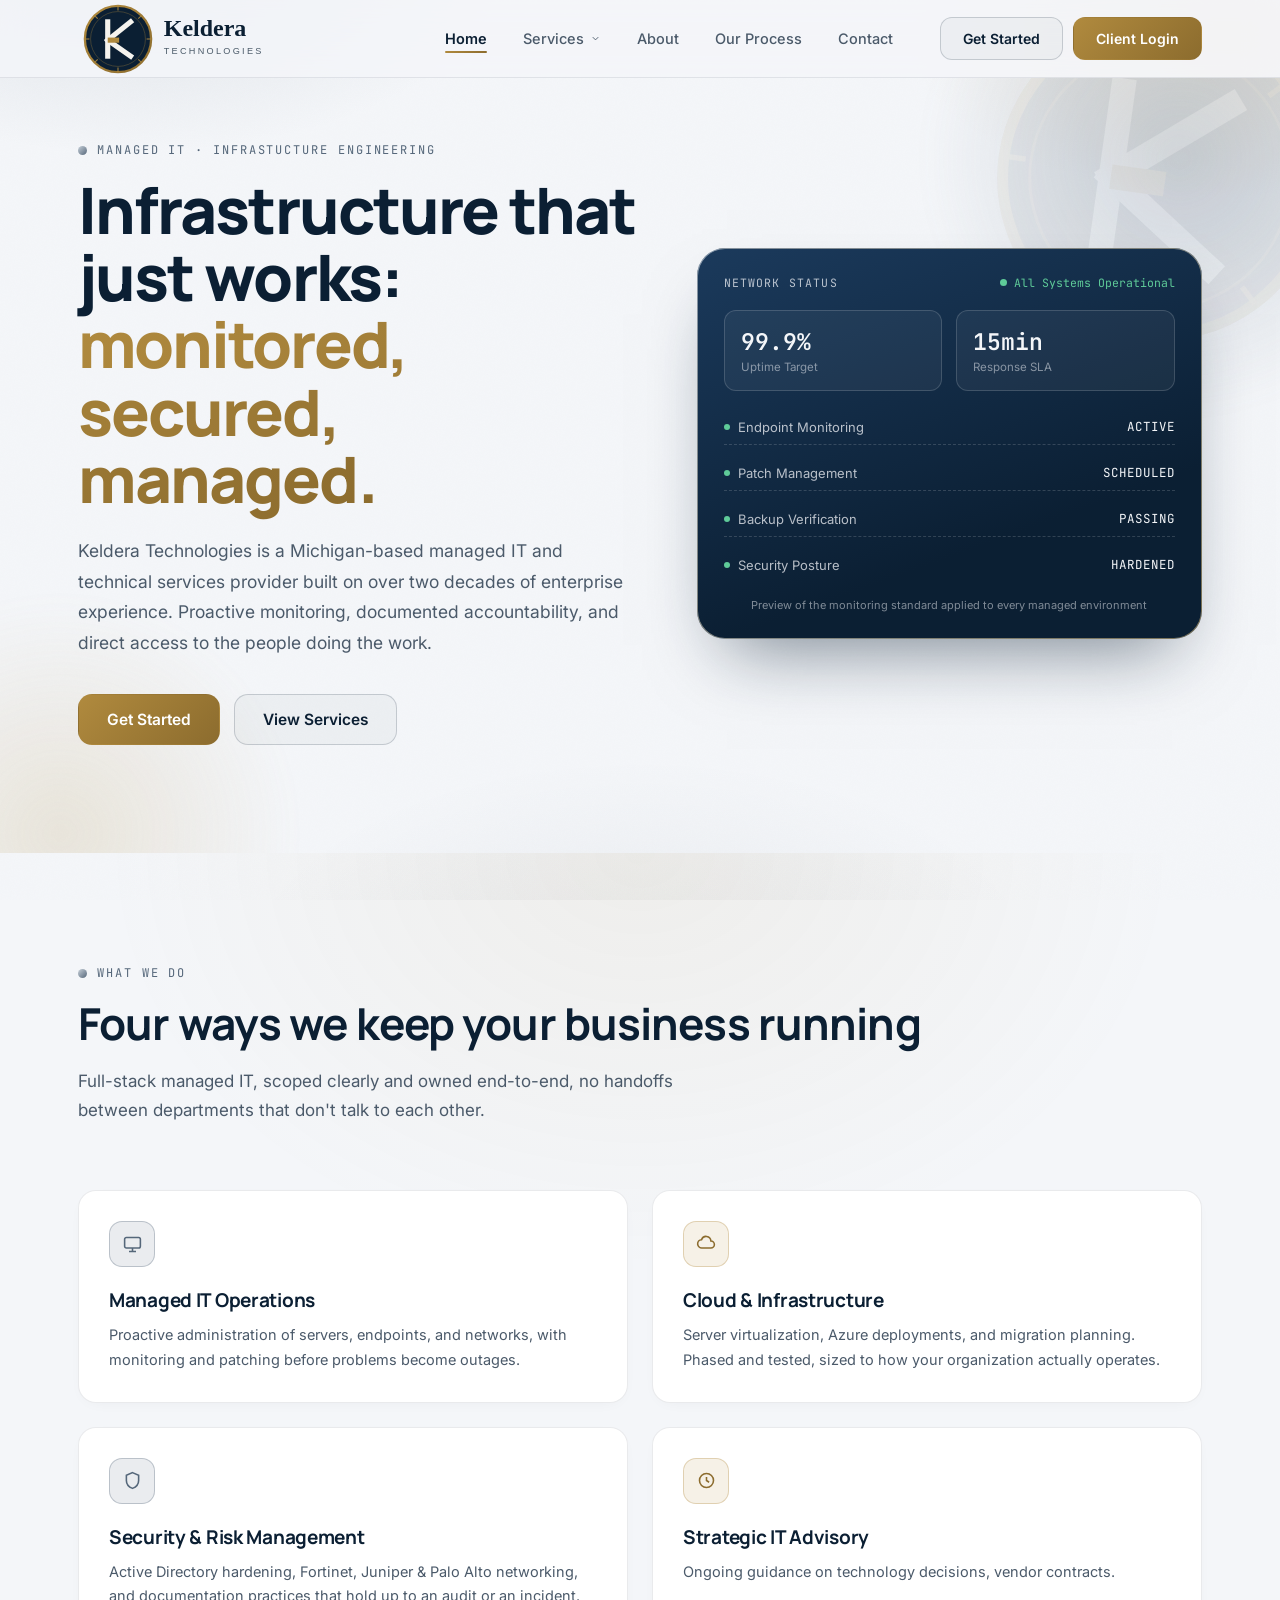
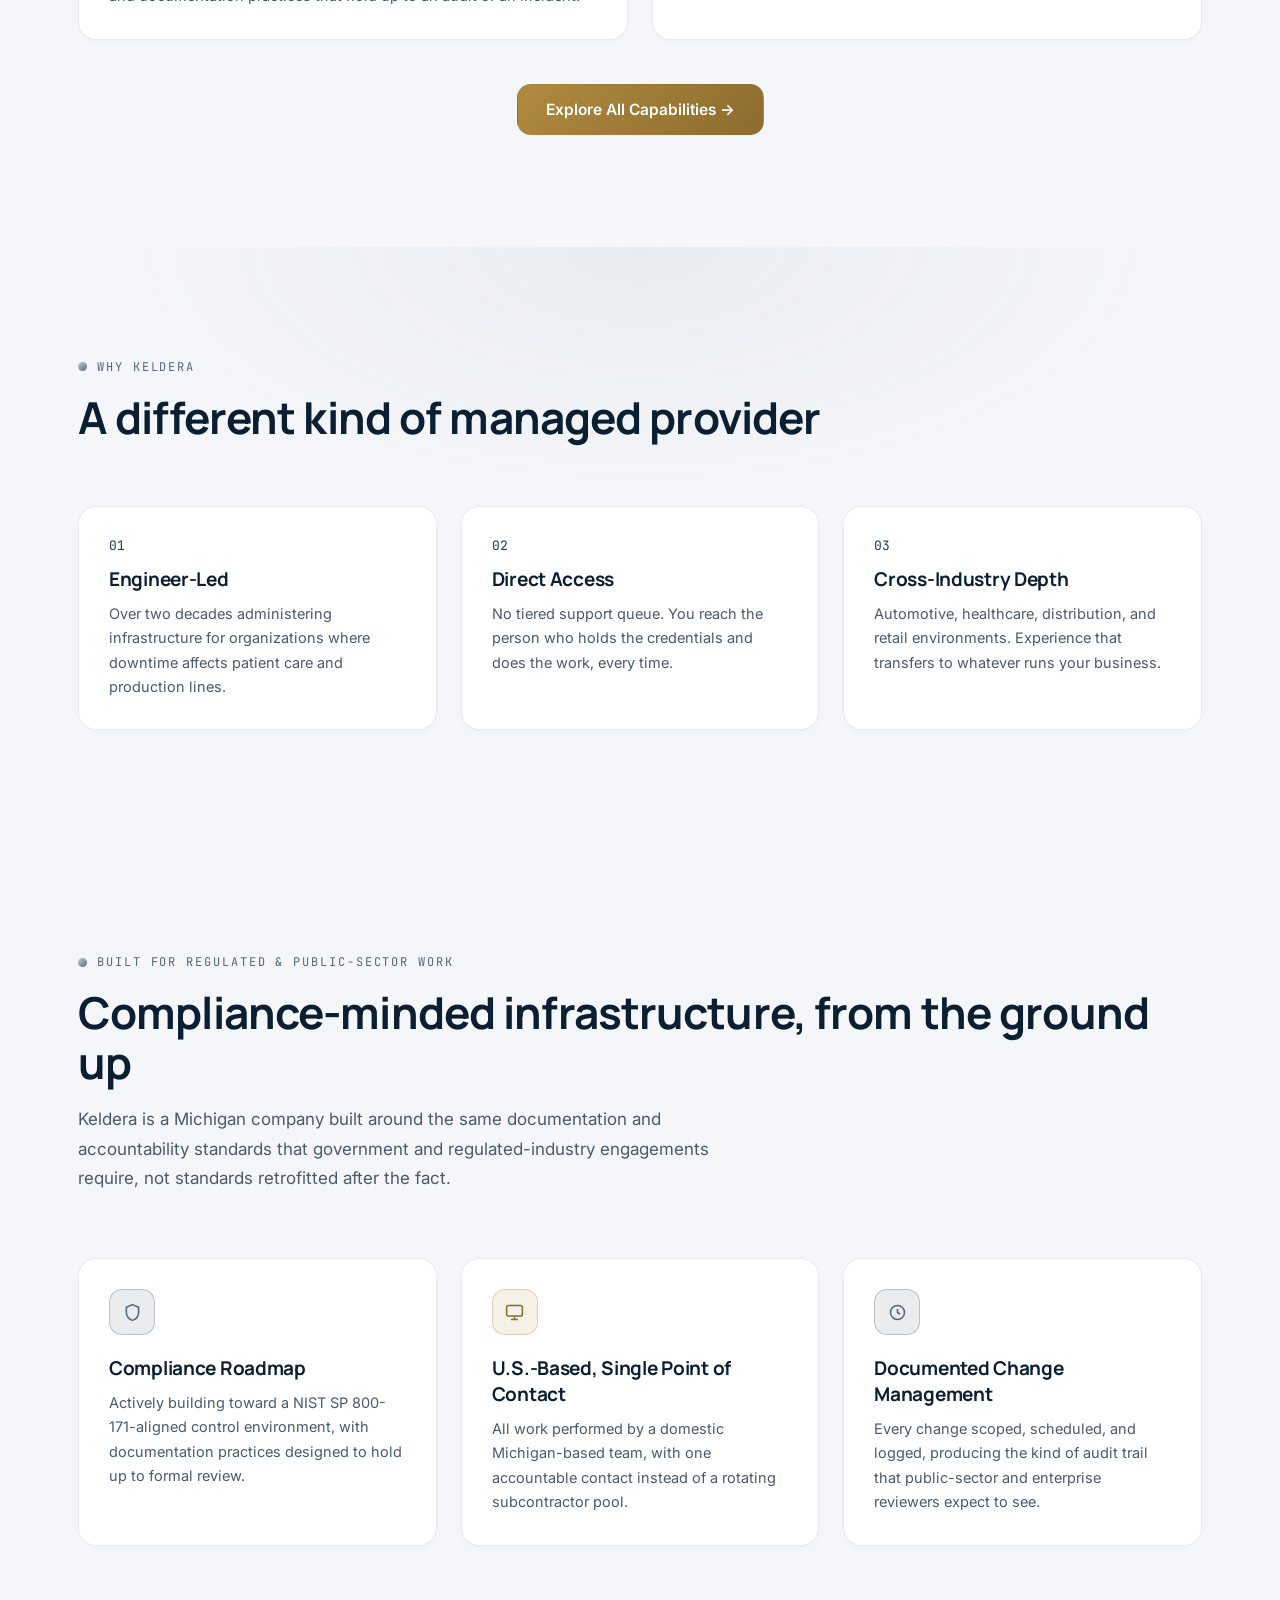
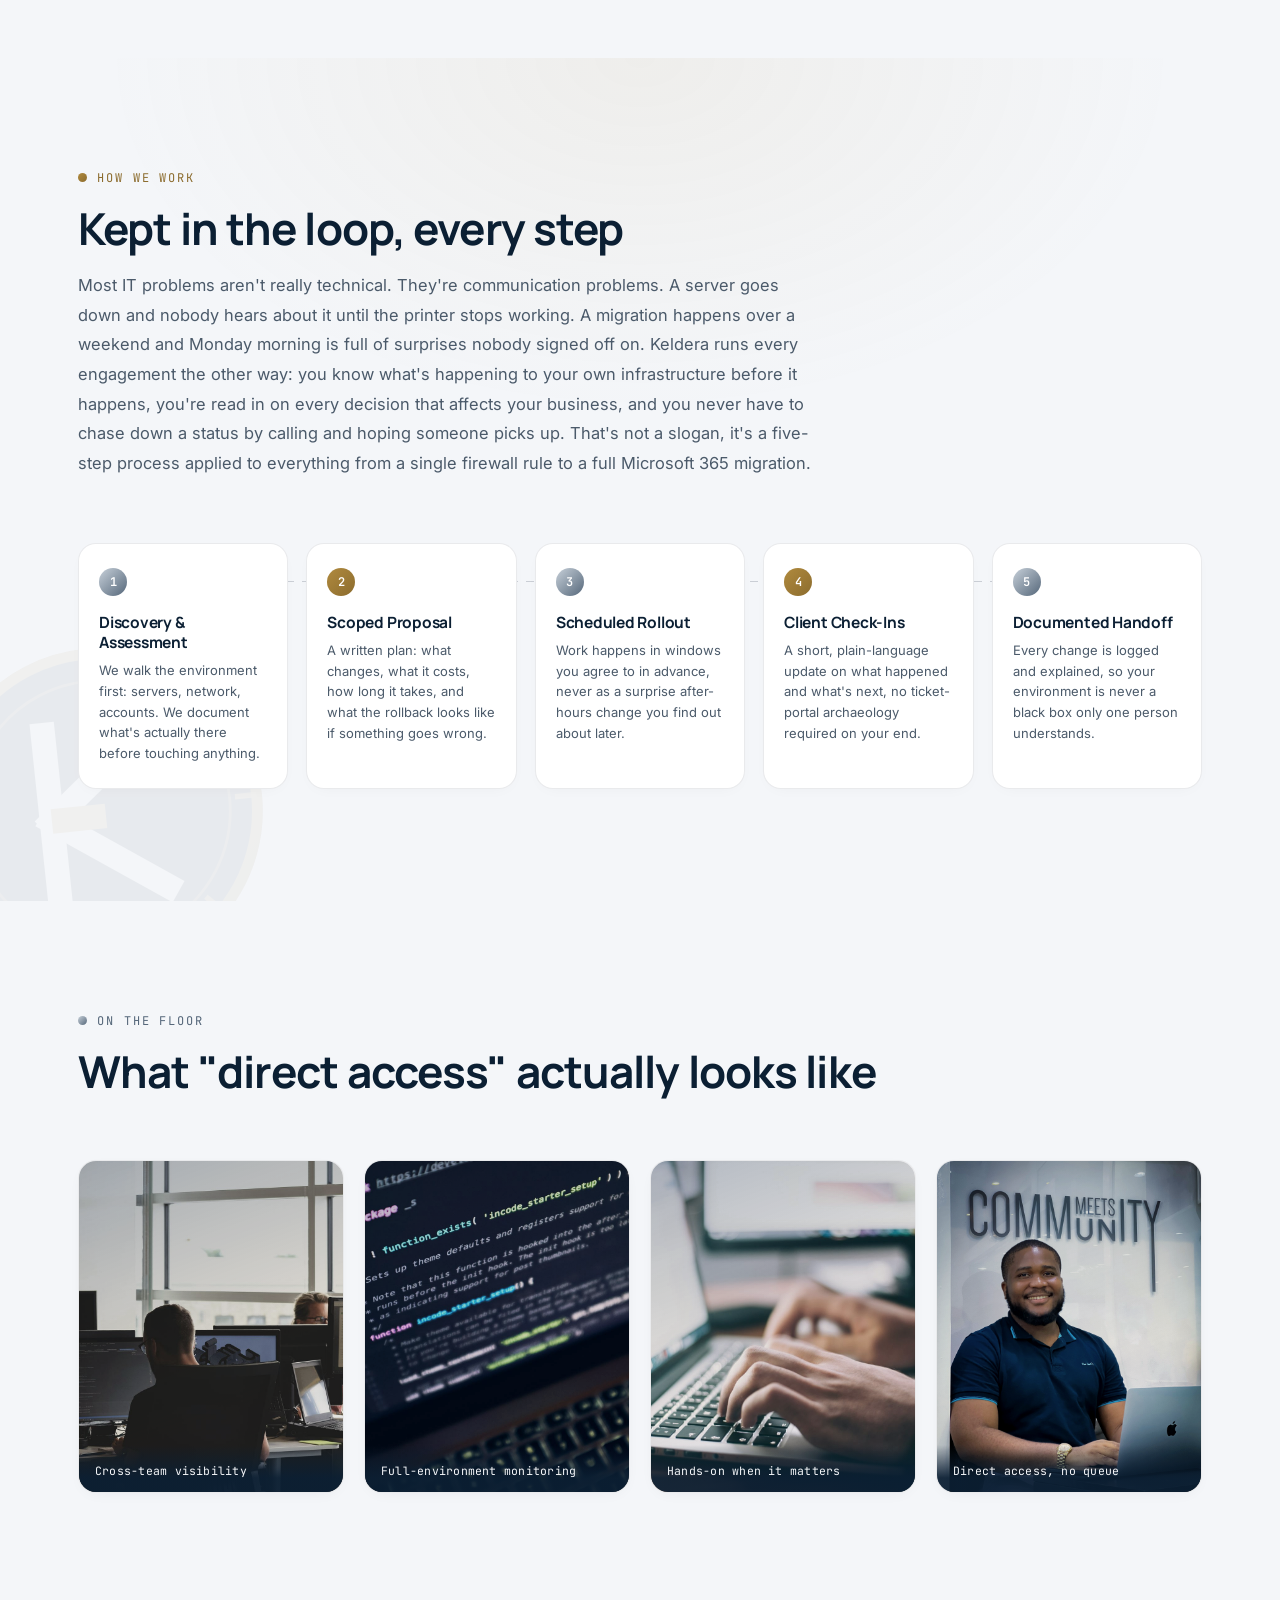
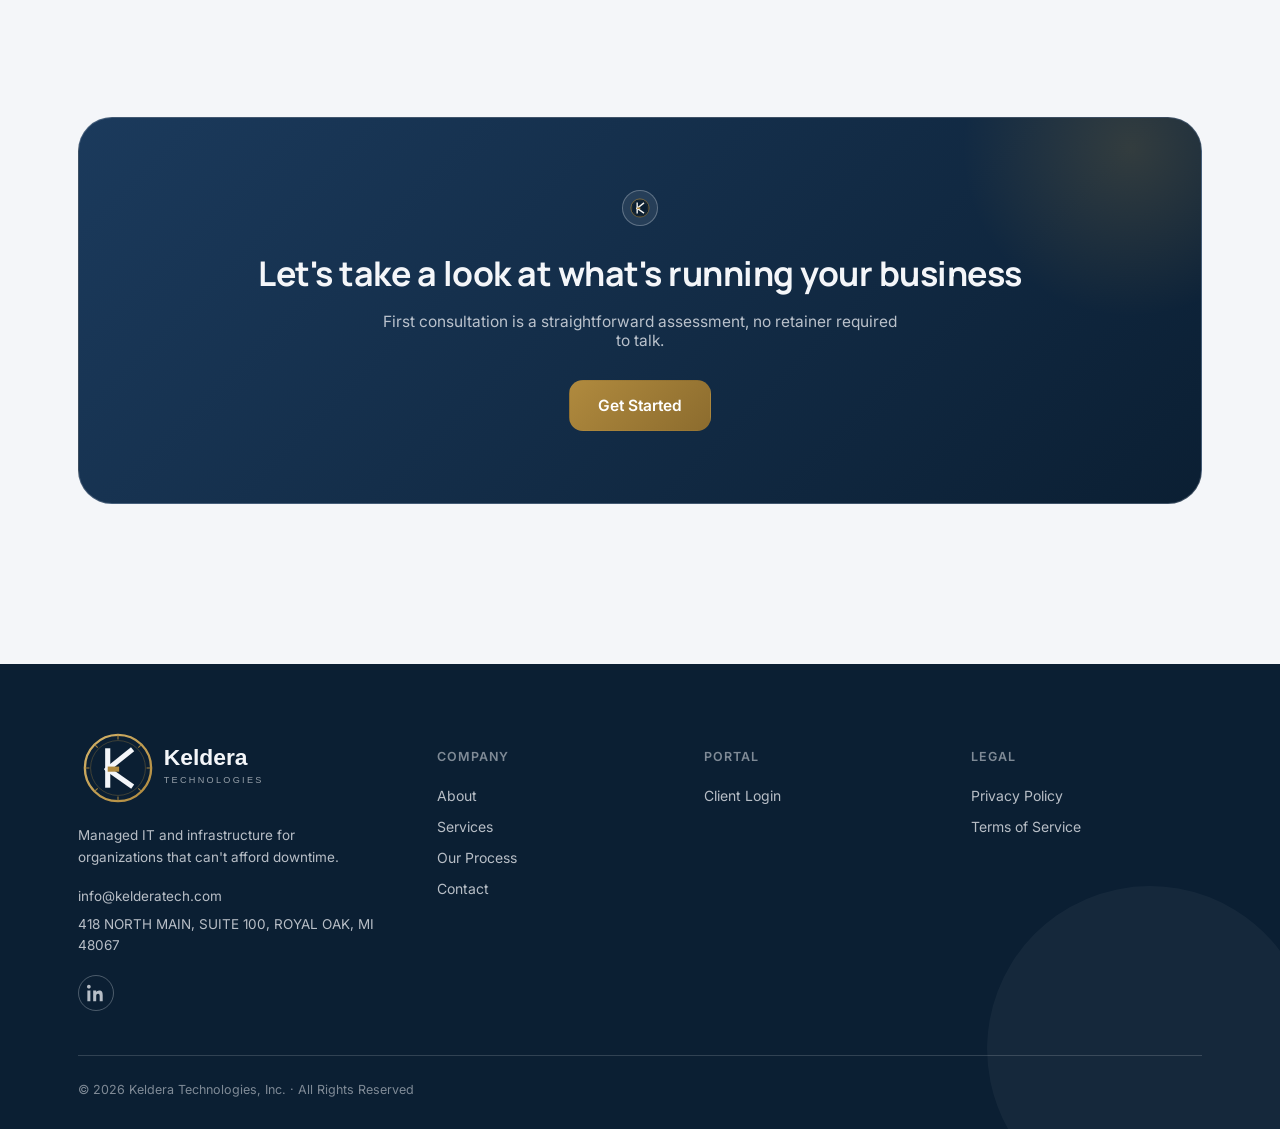
==== commit e11c5e89: "Update index.html" ====
--- a/index.html
+++ b/index.html
@@ -378,8 +378,8 @@
       </div>
     </div>
     <div class="footer-bottom">
-      <span>© 2026 Keldera Technologies, Inc.</span>
-      <span>Detroit Metropolitan Area, Michigan</span>
+      <span>© 2026 Keldera Technologies, Inc. &middot; All Rights Reserved</span>
+
     </div>
   </div>
 </footer>
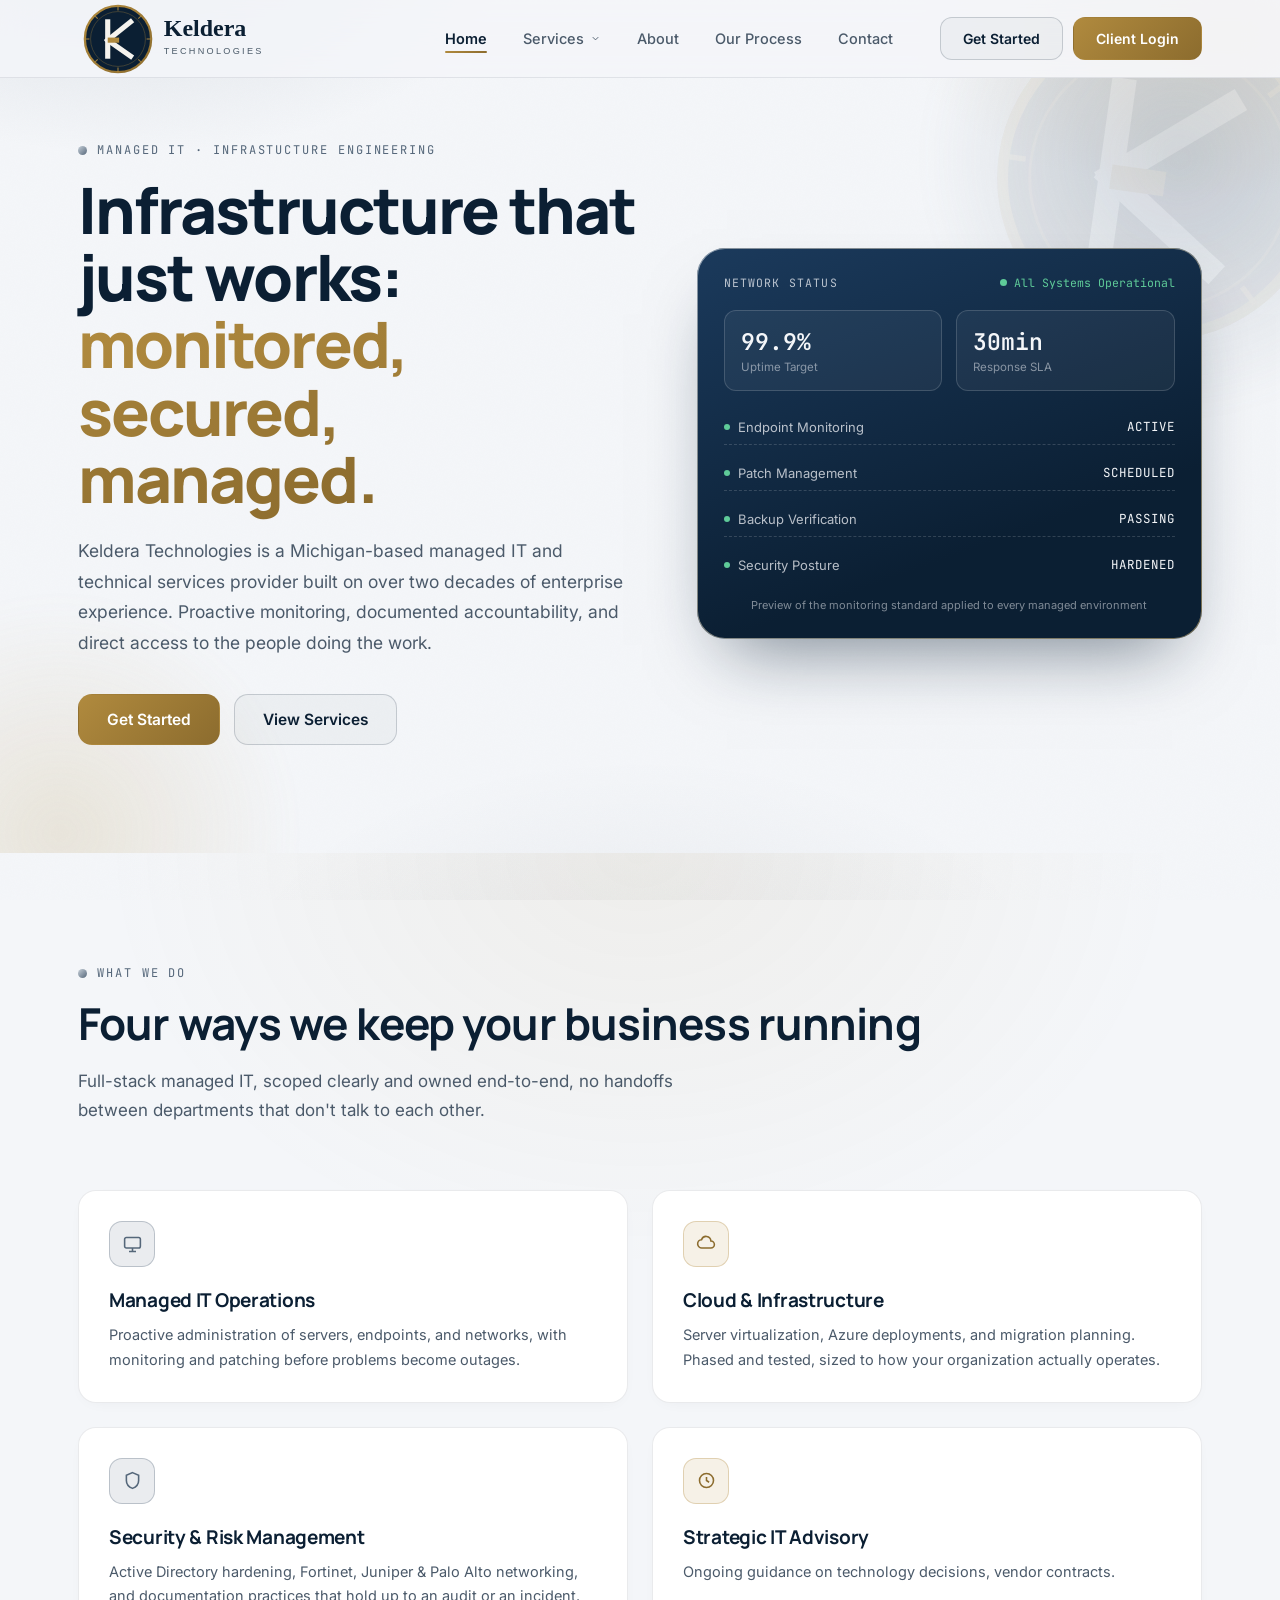
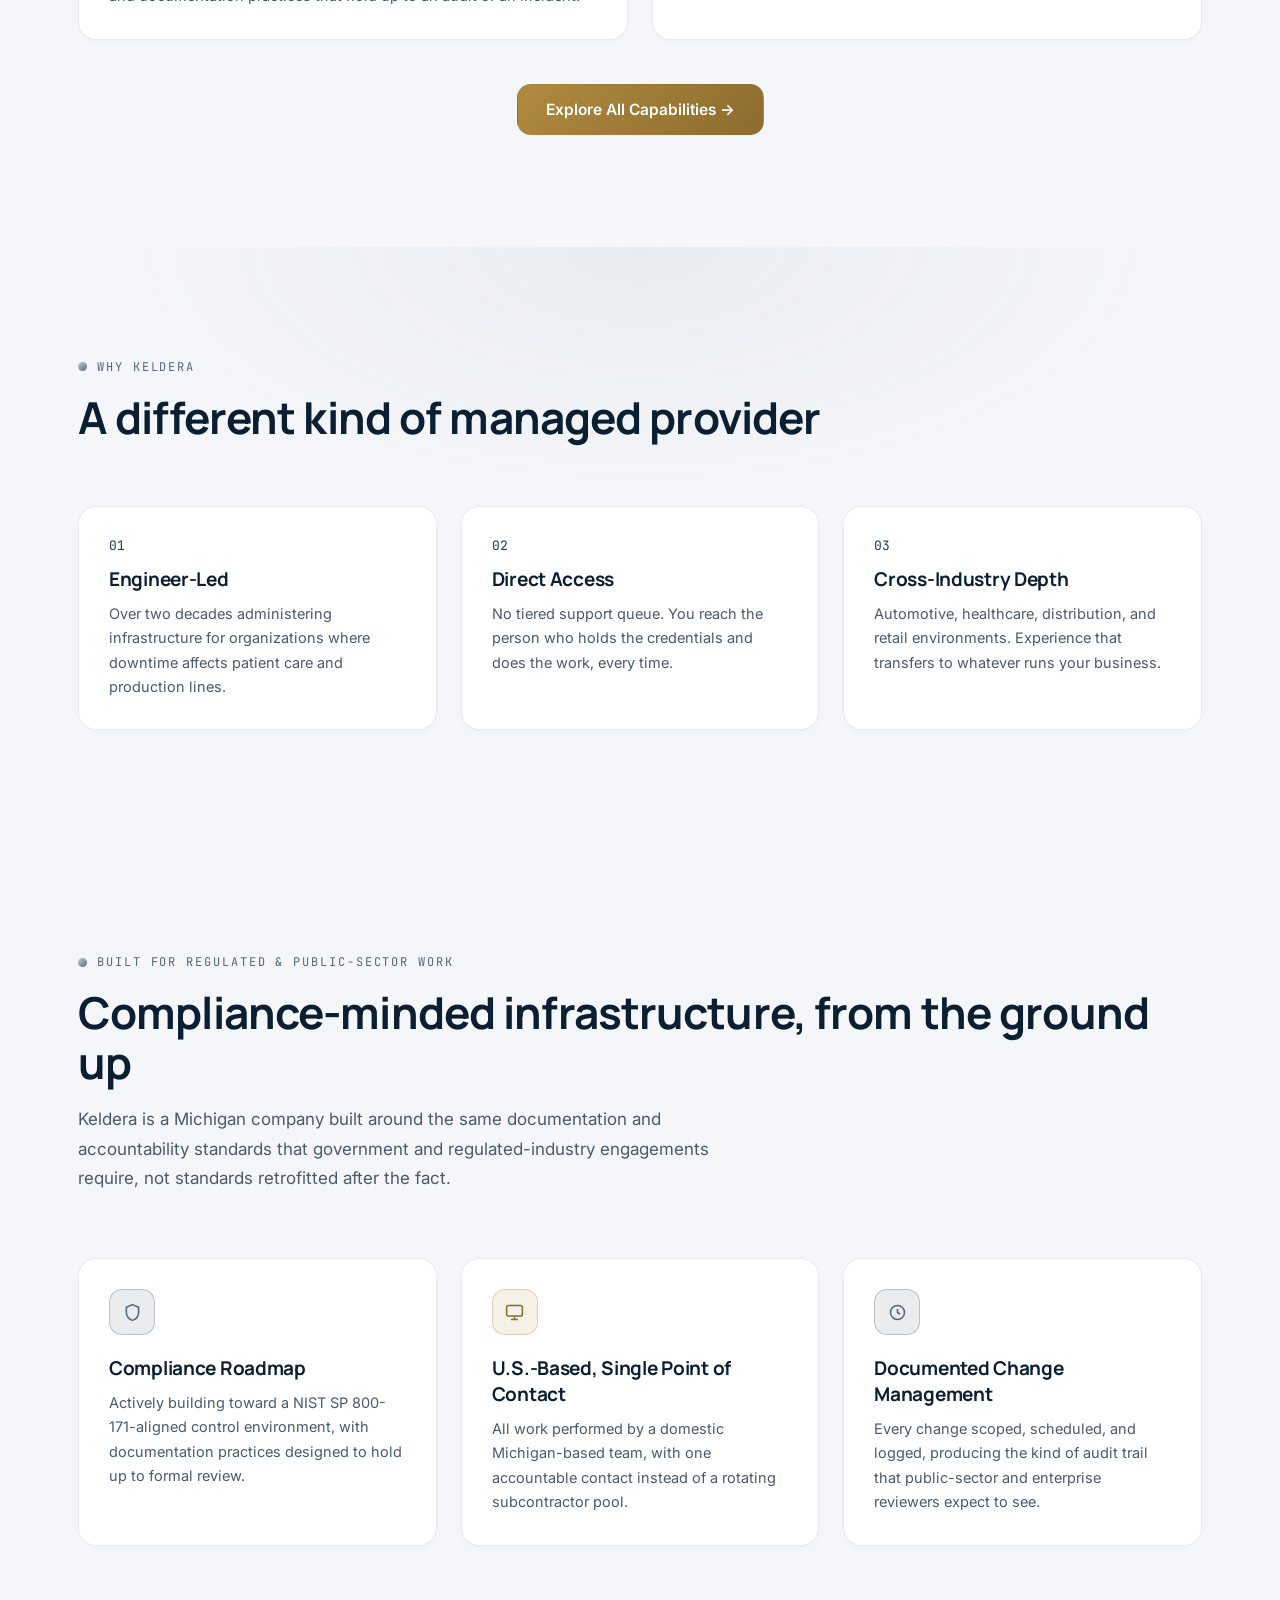
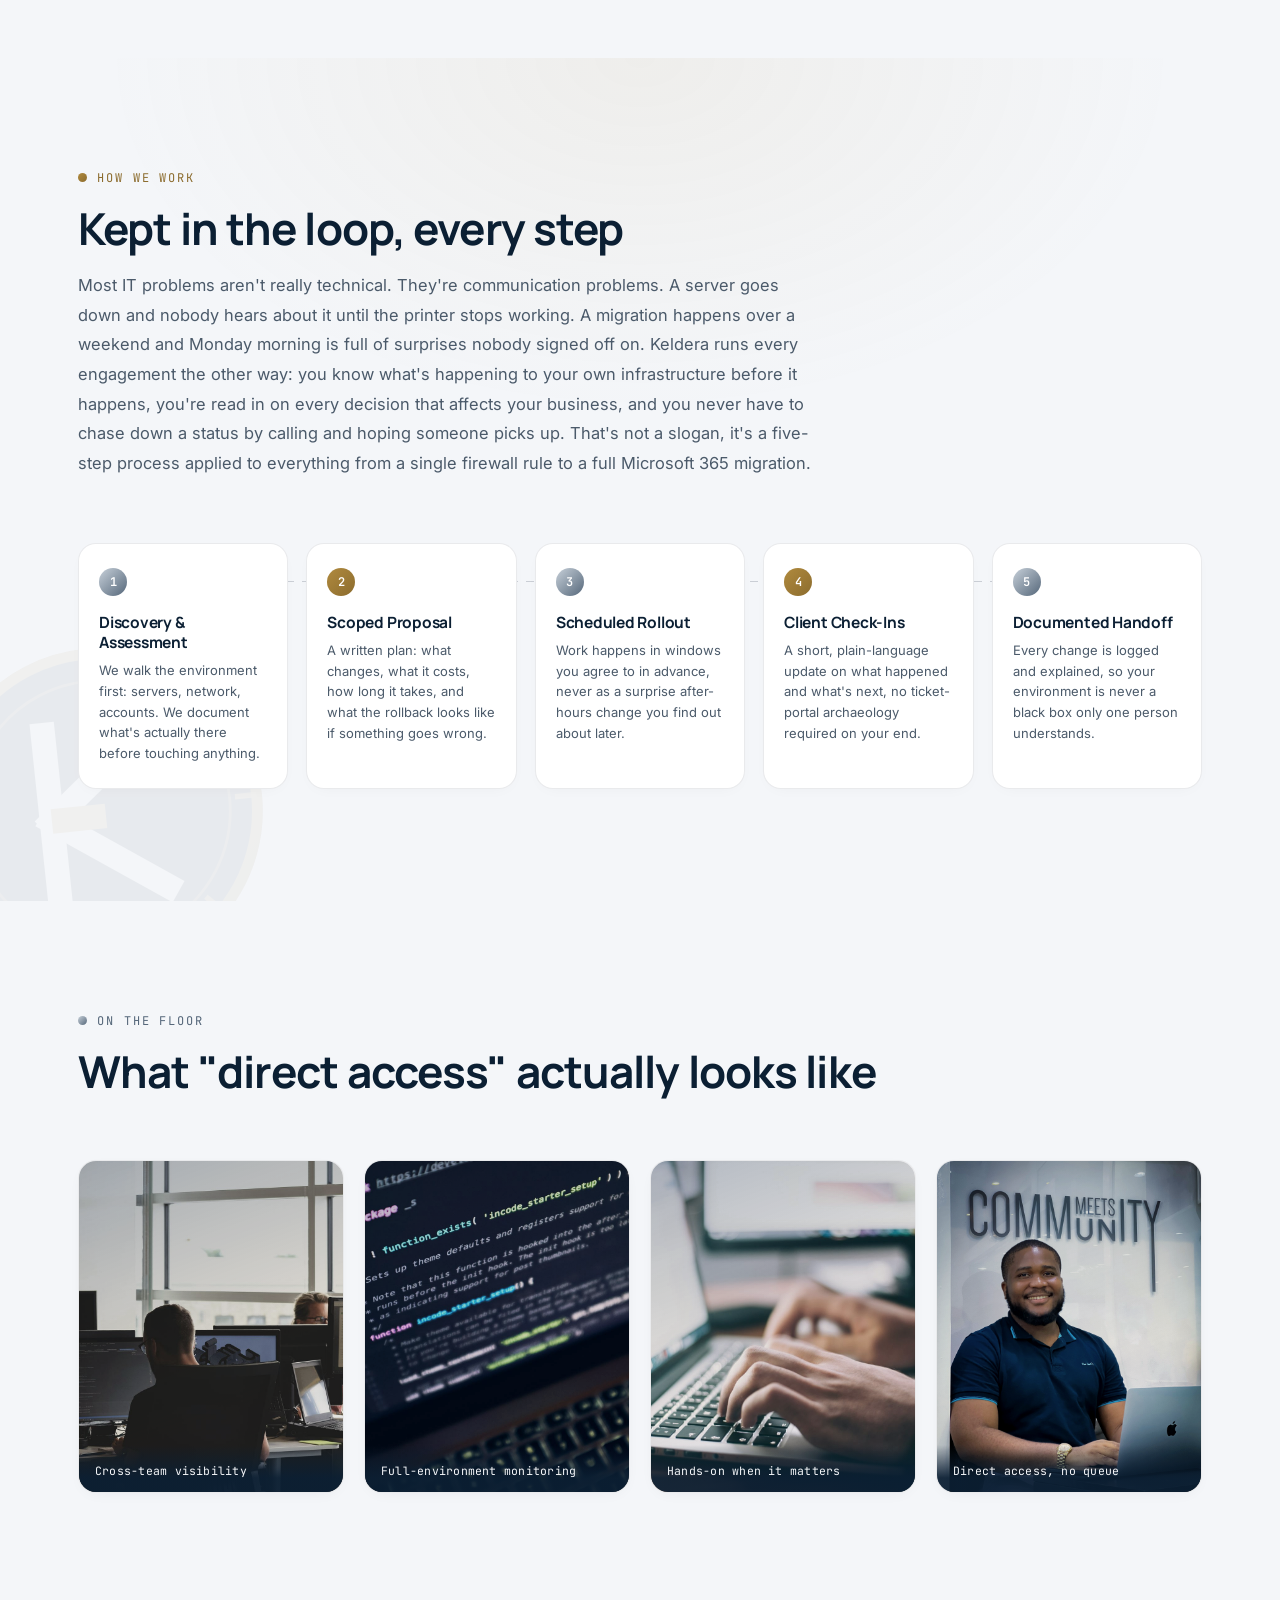
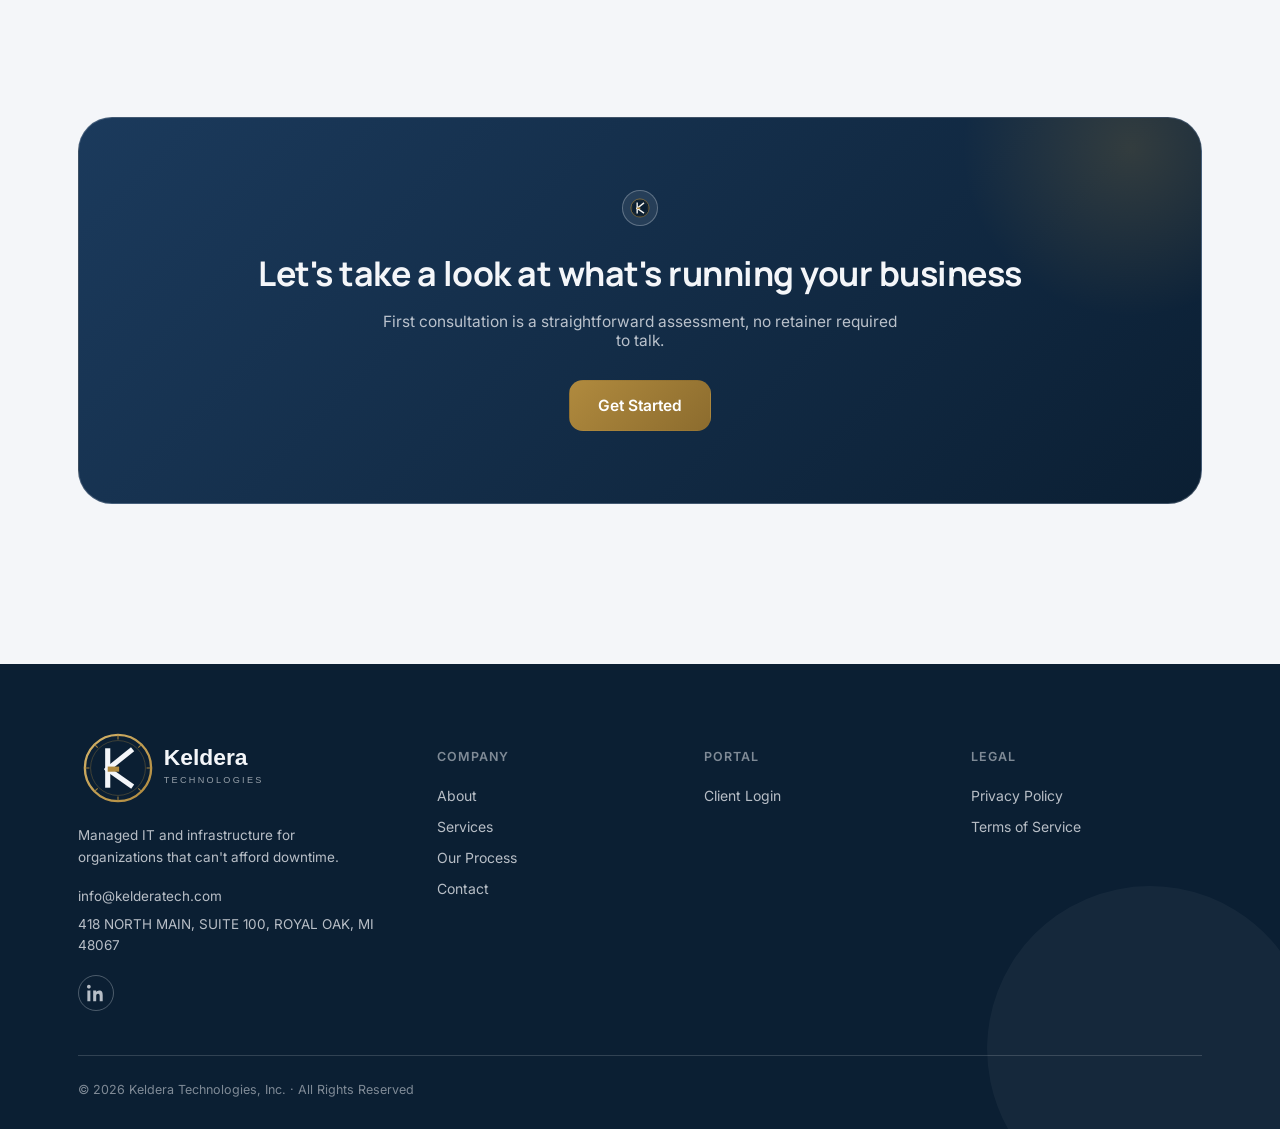
==== commit 77cd0228: "Update index.html" ====
--- a/index.html
+++ b/index.html
@@ -158,7 +158,7 @@
               <div class="lbl">Uptime Target</div>
             </div>
             <div class="status-metric">
-              <div class="num" data-count-to="15" data-suffix="min">0min</div>
+              <div class="num" data-count-to="30" data-suffix="min">0min</div>
               <div class="lbl">Response SLA</div>
             </div>
           </div>
